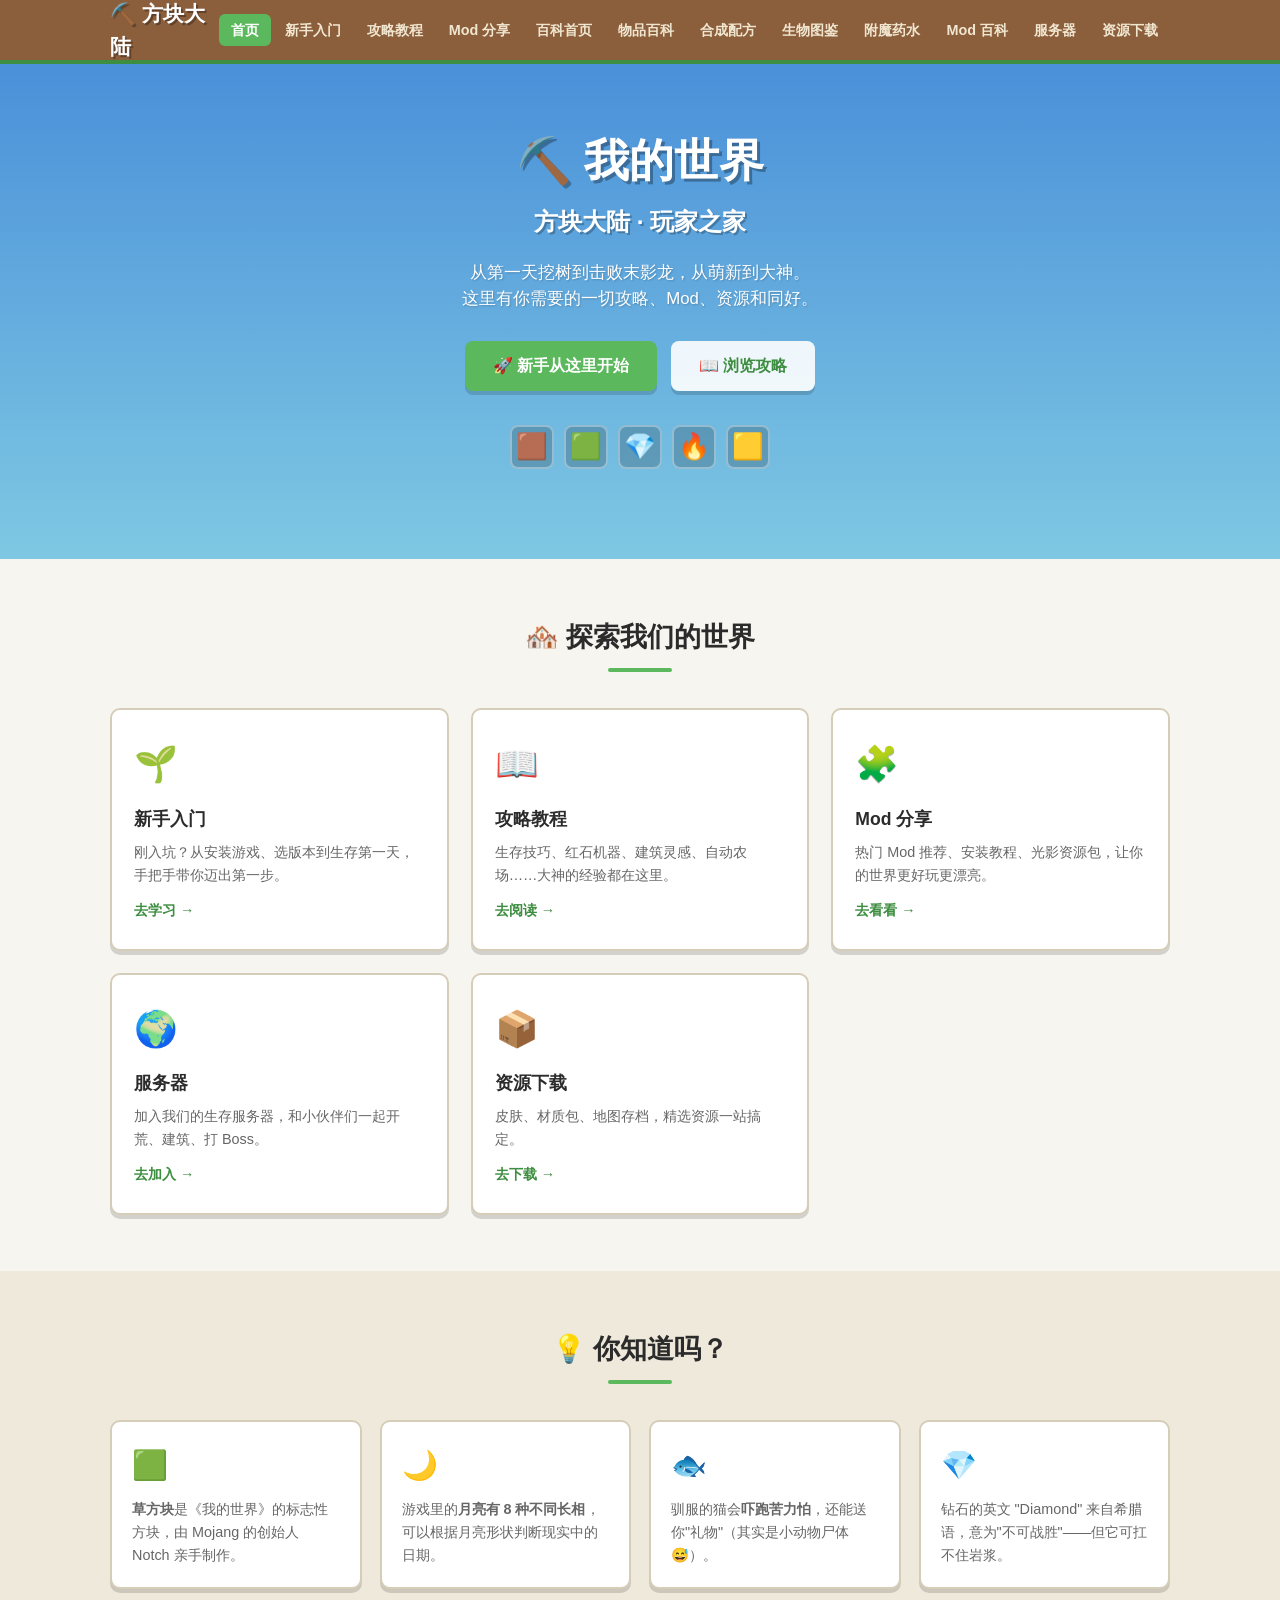
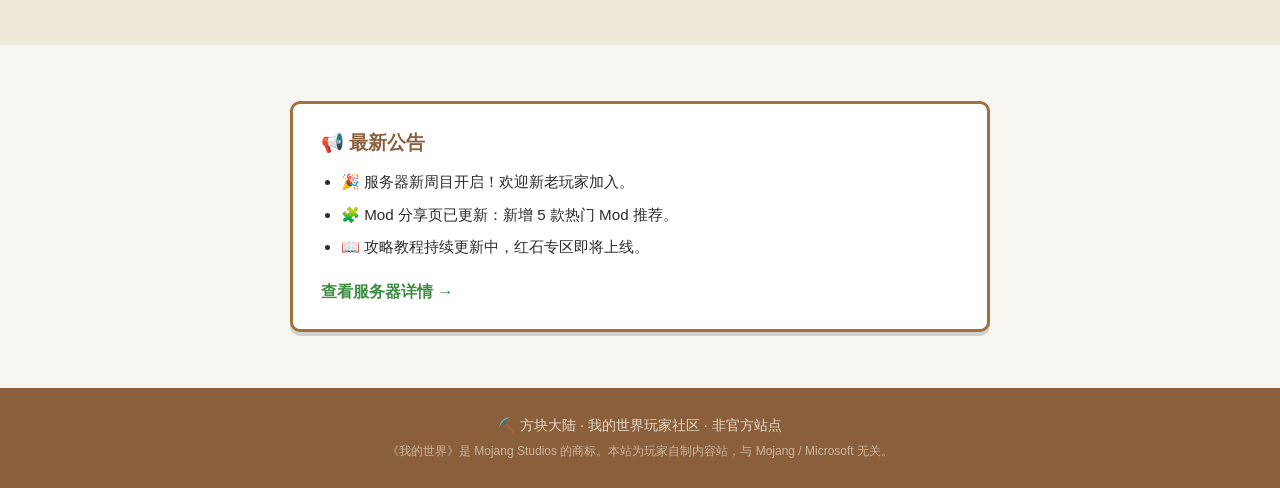
==== index.html @ 04767ffa "MC百科功能 v2: 物品/配方/生物/附魔/药水/Mod百科" ====
<!DOCTYPE html>
<html lang="zh-CN">
<head>
    <meta charset="UTF-8">
    <meta name="viewport" content="width=device-width, initial-scale=1.0">
    <title>我的世界 — 方块大陆</title>
    <link rel="icon" type="image/svg+xml" href="favicon.svg">
    <link rel="stylesheet" href="style.css">
</head>
<body>
    <!-- 导航栏 -->
    <nav class="navbar">
        <div class="container">
            <a href="index.html" class="logo">⛏️ 方块大陆</a>
            <ul class="nav-links">
                <li><a href="index.html" class="active">首页</a></li>
                <li><a href="beginner.html">新手入门</a></li>
                <li><a href="guides.html">攻略教程</a></li>
                <li><a href="mods.html">Mod 分享</a></li>
                <li><a href="wiki.html">百科首页</a></li>
                <li><a href="items.html">物品百科</a></li>
                <li><a href="recipes.html">合成配方</a></li>
                <li><a href="mobs.html">生物图鉴</a></li>
                <li><a href="enchantments.html">附魔药水</a></li>
                <li><a href="mods.html">Mod 百科</a></li>
                <li><a href="server.html">服务器</a></li>
                <li><a href="downloads.html">资源下载</a></li>
            </ul>
        </div>
    </nav>

    <!-- Hero -->
    <header class="hero">
        <div class="container">
            <h1>⛏️ 我的世界<br><span class="hero-sub">方块大陆 · 玩家之家</span></h1>
            <p class="hero-desc">从第一天挖树到击败末影龙，从萌新到大神。<br>这里有你需要的一切攻略、Mod、资源和同好。</p>
            <div class="hero-actions">
                <a href="beginner.html" class="btn btn-primary">🚀 新手从这里开始</a>
                <a href="guides.html" class="btn btn-secondary">📖 浏览攻略</a>
            </div>
            <!-- 方块装饰 -->
            <div class="block-deco" aria-hidden="true">
                <div class="block b1">🟫</div>
                <div class="block b2">🟩</div>
                <div class="block b3">💎</div>
                <div class="block b4">🔥</div>
                <div class="block b5">🟨</div>
            </div>
        </div>
    </header>

    <!-- 栏目卡片 -->
    <section class="section">
        <div class="container">
            <h2 class="section-title">🏘️ 探索我们的世界</h2>
            <div class="card-grid">
                <a href="beginner.html" class="card-link">
                    <div class="card mc-card">
                        <div class="card-icon">🌱</div>
                        <h3>新手入门</h3>
                        <p>刚入坑？从安装游戏、选版本到生存第一天，手把手带你迈出第一步。</p>
                        <span class="card-more">去学习 →</span>
                    </div>
                </a>
                <a href="guides.html" class="card-link">
                    <div class="card mc-card">
                        <div class="card-icon">📖</div>
                        <h3>攻略教程</h3>
                        <p>生存技巧、红石机器、建筑灵感、自动农场……大神的经验都在这里。</p>
                        <span class="card-more">去阅读 →</span>
                    </div>
                </a>
                <a href="mods.html" class="card-link">
                    <div class="card mc-card">
                        <div class="card-icon">🧩</div>
                        <h3>Mod 分享</h3>
                        <p>热门 Mod 推荐、安装教程、光影资源包，让你的世界更好玩更漂亮。</p>
                        <span class="card-more">去看看 →</span>
                    </div>
                </a>
                <a href="server.html" class="card-link">
                    <div class="card mc-card">
                        <div class="card-icon">🌍</div>
                        <h3>服务器</h3>
                        <p>加入我们的生存服务器，和小伙伴们一起开荒、建筑、打 Boss。</p>
                        <span class="card-more">去加入 →</span>
                    </div>
                </a>
                <a href="downloads.html" class="card-link">
                    <div class="card mc-card">
                        <div class="card-icon">📦</div>
                        <h3>资源下载</h3>
                        <p>皮肤、材质包、地图存档，精选资源一站搞定。</p>
                        <span class="card-more">去下载 →</span>
                    </div>
                </a>
            </div>
        </div>
    </section>

    <!-- 快速小知识 -->
    <section class="section section-alt">
        <div class="container">
            <h2 class="section-title">💡 你知道吗？</h2>
            <div class="facts-grid">
                <div class="fact-card">
                    <span class="fact-emoji">🟩</span>
                    <p><strong>草方块</strong>是《我的世界》的标志性方块，由 Mojang 的创始人 Notch 亲手制作。</p>
                </div>
                <div class="fact-card">
                    <span class="fact-emoji">🌙</span>
                    <p>游戏里的<strong>月亮有 8 种不同长相</strong>，可以根据月亮形状判断现实中的日期。</p>
                </div>
                <div class="fact-card">
                    <span class="fact-emoji">🐟</span>
                    <p>驯服的猫会<strong>吓跑苦力怕</strong>，还能送你"礼物"（其实是小动物尸体 😅）。</p>
                </div>
                <div class="fact-card">
                    <span class="fact-emoji">💎</span>
                    <p>钻石的英文 "Diamond" 来自希腊语，意为"不可战胜"——但它可扛不住岩浆。</p>
                </div>
            </div>
        </div>
    </section>

    <!-- 服务器公告 -->
    <section class="section">
        <div class="container">
            <div class="notice-board">
                <h3>📢 最新公告</h3>
                <ul>
                    <li>🎉 服务器新周目开启！欢迎新老玩家加入。</li>
                    <li>🧩 Mod 分享页已更新：新增 5 款热门 Mod 推荐。</li>
                    <li>📖 攻略教程持续更新中，红石专区即将上线。</li>
                </ul>
                <a href="server.html" class="notice-more">查看服务器详情 →</a>
            </div>
        </div>
    </section>

    <footer class="footer">
        <div class="container">
            <p>⛏️ 方块大陆 · 我的世界玩家社区 · 非官方站点</p>
            <p class="footer-note">《我的世界》是 Mojang Studios 的商标。本站为玩家自制内容站，与 Mojang / Microsoft 无关。</p>
        </div>
    </footer>
</body>
</html>
---- style.css ----
/* =============================================
   方块大陆 · Minecraft 主题样式
   ============================================= */

*, *::before, *::after {
    box-sizing: border-box;
    margin: 0;
    padding: 0;
}

:root {
    --mc-green: #5cb85c;
    --mc-green-dark: #3e8e41;
    --mc-dirt: #8b5e3c;
    --mc-stone: #7a7a7a;
    --mc-wood: #a0713f;
    --mc-gold: #f0c040;
    --mc-bg: #f7f5ef;
    --mc-card: #ffffff;
    --mc-text: #2b2b2b;
    --mc-text-dim: #666666;
    --mc-border: #d5cdb8;
    --mc-shadow: 0 4px 0 rgba(0,0,0,0.15);
    --radius: 10px;
}

html { scroll-behavior: smooth; }

body {
    font-family: -apple-system, BlinkMacSystemFont, "Segoe UI", Roboto, "Noto Sans SC", "Microsoft YaHei", sans-serif;
    color: var(--mc-text);
    background: var(--mc-bg);
    line-height: 1.6;
    min-height: 100vh;
    display: flex;
    flex-direction: column;
}

.container {
    max-width: 1100px;
    margin: 0 auto;
    padding: 0 20px;
}

/* ---------- 导航栏 ---------- */
.navbar {
    background: var(--mc-dirt);
    border-bottom: 4px solid var(--mc-green-dark);
    position: sticky;
    top: 0;
    z-index: 100;
}

.navbar .container {
    display: flex;
    align-items: center;
    justify-content: space-between;
    height: 60px;
}

.logo {
    font-size: 1.3rem;
    font-weight: 800;
    text-decoration: none;
    color: #fff;
    text-shadow: 2px 2px 0 rgba(0,0,0,0.3);
}

.nav-links {
    list-style: none;
    display: flex;
    gap: 2px;
}

.nav-links a {
    text-decoration: none;
    color: #f0e6d0;
    padding: 8px 12px;
    border-radius: 6px;
    font-size: 0.9rem;
    font-weight: 600;
    transition: all 0.2s;
    white-space: nowrap;
}

.nav-links a:hover {
    background: rgba(255,255,255,0.15);
    color: #fff;
}

.nav-links a.active {
    background: var(--mc-green);
    color: #fff;
}

/* ---------- Hero ---------- */
.hero {
    background: linear-gradient(180deg, #4a90d9 0%, #7ec8e3 100%);
    padding: 70px 0 90px;
    text-align: center;
    color: #fff;
    position: relative;
    overflow: hidden;
}

.hero h1 {
    font-size: 2.8rem;
    font-weight: 900;
    text-shadow: 3px 3px 0 rgba(0,0,0,0.3);
    line-height: 1.2;
    margin-bottom: 10px;
}

.hero-sub {
    font-size: 1.5rem;
    font-weight: 700;
    text-shadow: 2px 2px 0 rgba(0,0,0,0.25);
}

.hero-desc {
    margin: 18px auto 28px;
    max-width: 560px;
    font-size: 1.05rem;
    text-shadow: 1px 1px 2px rgba(0,0,0,0.2);
}

.hero-actions {
    display: flex;
    gap: 14px;
    justify-content: center;
    flex-wrap: wrap;
}

.btn {
    display: inline-block;
    padding: 12px 28px;
    border-radius: 8px;
    font-size: 1rem;
    font-weight: 700;
    text-decoration: none;
    cursor: pointer;
    border: none;
    transition: all 0.15s;
    box-shadow: var(--mc-shadow);
}

.btn:active { transform: translateY(2px); box-shadow: 0 2px 0 rgba(0,0,0,0.15); }

.btn-primary {
    background: var(--mc-green);
    color: #fff;
}

.btn-primary:hover { background: var(--mc-green-dark); }

.btn-secondary {
    background: rgba(255,255,255,0.9);
    color: var(--mc-green-dark);
}

.btn-secondary:hover { background: #fff; }

/* 方块装饰 */
.block-deco {
    display: flex;
    justify-content: center;
    gap: 10px;
    margin-top: 34px;
}

.block {
    width: 44px;
    height: 44px;
    display: flex;
    align-items: center;
    justify-content: center;
    font-size: 1.6rem;
    background: rgba(0,0,0,0.18);
    border: 2px solid rgba(255,255,255,0.35);
    border-radius: 8px;
    animation: floaty 3s ease-in-out infinite;
}

.block:nth-child(2) { animation-delay: 0.4s; }
.block:nth-child(3) { animation-delay: 0.8s; }
.block:nth-child(4) { animation-delay: 1.2s; }
.block:nth-child(5) { animation-delay: 1.6s; }

@keyframes floaty {
    0%, 100% { transform: translateY(0); }
    50% { transform: translateY(-8px); }
}

/* ---------- Section ---------- */
.section { padding: 56px 0; }
.section-alt { background: #efe9dc; }

.section-title {
    font-size: 1.7rem;
    text-align: center;
    margin-bottom: 36px;
    color: var(--mc-text);
}

.section-title::after {
    content: '';
    display: block;
    width: 64px;
    height: 4px;
    background: var(--mc-green);
    margin: 10px auto 0;
    border-radius: 2px;
}

/* ---------- 卡片 ---------- */
.card-grid {
    display: grid;
    grid-template-columns: repeat(auto-fill, minmax(260px, 1fr));
    gap: 22px;
}

.card-link { text-decoration: none; color: inherit; }

.mc-card {
    background: var(--mc-card);
    border: 2px solid var(--mc-border);
    border-radius: var(--radius);
    padding: 26px 22px;
    box-shadow: var(--mc-shadow);
    transition: all 0.15s;
    height: 100%;
}

.mc-card:hover {
    transform: translateY(-4px);
    box-shadow: 0 8px 0 rgba(0,0,0,0.15);
    border-color: var(--mc-green);
}

.card-icon { font-size: 2.2rem; margin-bottom: 12px; }
.card h3 { font-size: 1.1rem; margin-bottom: 8px; color: var(--mc-text); }
.card p { font-size: 0.9rem; color: var(--mc-text-dim); line-height: 1.6; }
.card-more { display: inline-block; margin-top: 12px; color: var(--mc-green-dark); font-weight: 700; font-size: 0.9rem; }

/* ---------- 小知识 ---------- */
.facts-grid {
    display: grid;
    grid-template-columns: repeat(auto-fill, minmax(240px, 1fr));
    gap: 18px;
}

.fact-card {
    background: var(--mc-card);
    border: 2px solid var(--mc-border);
    border-radius: var(--radius);
    padding: 20px;
    box-shadow: var(--mc-shadow);
}

.fact-emoji { font-size: 1.8rem; display: block; margin-bottom: 10px; }
.fact-card p { font-size: 0.9rem; color: var(--mc-text-dim); line-height: 1.6; }

/* ---------- 公告栏 ---------- */
.notice-board {
    background: var(--mc-card);
    border: 3px solid var(--mc-wood);
    border-radius: var(--radius);
    padding: 24px 28px;
    box-shadow: var(--mc-shadow);
    max-width: 700px;
    margin: 0 auto;
}

.notice-board h3 { color: var(--mc-dirt); margin-bottom: 12px; }
.notice-board ul { padding-left: 20px; }
.notice-board li { font-size: 0.95rem; margin-bottom: 8px; color: var(--mc-text); }
.notice-more { display: inline-block; margin-top: 12px; color: var(--mc-green-dark); font-weight: 700; text-decoration: none; }

/* ---------- 页头 ---------- */
.page-header {
    background: linear-gradient(180deg, var(--mc-green-dark) 0%, var(--mc-green) 100%);
    color: #fff;
    padding: 44px 0;
    text-align: center;
}

.page-header h1 { font-size: 2rem; text-shadow: 2px 2px 0 rgba(0,0,0,0.25); }
.page-desc { opacity: 0.95; max-width: 620px; margin: 10px auto 0; font-size: 1rem; }

/* ---------- 两栏 ---------- */
.two-col {
    display: grid;
    grid-template-columns: 1fr 1fr;
    gap: 22px;
    max-width: 900px;
    margin: 0 auto 24px;
}

.col-card {
    background: var(--mc-card);
    border: 2px solid var(--mc-border);
    border-radius: var(--radius);
    padding: 22px 24px;
    box-shadow: var(--mc-shadow);
}

.col-card h3 { color: var(--mc-green-dark); margin-bottom: 10px; }

.clean-list {
    list-style: none;
    padding: 0;
}

.clean-list li {
    padding: 6px 0;
    font-size: 0.92rem;
    border-bottom: 1px dashed var(--mc-border);
}

.clean-list li:last-child { border-bottom: none; }

code {
    background: #eee9dd;
    padding: 2px 8px;
    border-radius: 4px;
    font-size: 0.85em;
}

/* ---------- 提示框 ---------- */
.tip-box {
    background: #eaf6ea;
    border: 2px solid #b7e0b7;
    border-radius: var(--radius);
    padding: 16px 20px;
    font-size: 0.92rem;
    max-width: 860px;
    margin: 20px auto 0;
    line-height: 1.7;
}

.tip-box.big { padding: 20px 24px; }
.tip-box.warn { background: #fff3e0; border-color: #ffcc80; }
.tip-box p { margin-bottom: 8px; }
.tip-box p:last-child { margin-bottom: 0; }

/* ---------- 步骤 ---------- */
.steps-h {
    display: flex;
    justify-content: center;
    gap: 14px;
    flex-wrap: wrap;
    max-width: 900px;
    margin: 0 auto;
}

.step-h {
    flex: 1;
    min-width: 150px;
    max-width: 200px;
    text-align: center;
    background: var(--mc-card);
    border: 2px solid var(--mc-border);
    border-radius: var(--radius);
    padding: 18px 14px;
    box-shadow: var(--mc-shadow);
}

.step-num {
    width: 36px;
    height: 36px;
    background: var(--mc-green);
    color: #fff;
    border-radius: 50%;
    display: flex;
    align-items: center;
    justify-content: center;
    font-weight: 800;
    margin: 0 auto 10px;
}

.step-h h4 { font-size: 0.95rem; margin-bottom: 4px; }
.step-h p { font-size: 0.8rem; color: var(--mc-text-dim); }

/* ---------- 攻略列表 ---------- */
.guide-list {
    max-width: 720px;
    margin: 0 auto;
    display: grid;
    gap: 12px;
}

.guide-item {
    display: flex;
    gap: 16px;
    background: var(--mc-card);
    border: 2px solid var(--mc-border);
    border-radius: var(--radius);
    padding: 16px 20px;
    box-shadow: var(--mc-shadow);
}

.g-emoji { font-size: 1.7rem; flex-shrink: 0; }
.guide-item h4 { font-size: 1rem; margin-bottom: 4px; color: var(--mc-green-dark); }
.guide-item p { font-size: 0.9rem; color: var(--mc-text-dim); line-height: 1.6; }

/* ---------- FAQ ---------- */
.faq-list {
    max-width: 720px;
    margin: 0 auto;
    display: grid;
    gap: 10px;
}

.faq-item {
    background: var(--mc-card);
    border: 2px solid var(--mc-border);
    border-radius: var(--radius);
    padding: 0 20px;
    box-shadow: var(--mc-shadow);
}

.faq-item summary {
    cursor: pointer;
    padding: 14px 0;
    font-weight: 700;
    font-size: 0.95rem;
    color: var(--mc-text);
}

.faq-item p {
    padding: 0 0 14px;
    font-size: 0.9rem;
    color: var(--mc-text-dim);
    line-height: 1.6;
}

/* ---------- Mod 列表 ---------- */
.mod-list {
    max-width: 780px;
    margin: 0 auto;
    display: grid;
    gap: 14px;
}

.mod-item {
    display: flex;
    align-items: center;
    gap: 16px;
    background: var(--mc-card);
    border: 2px solid var(--mc-border);
    border-radius: var(--radius);
    padding: 18px 20px;
    box-shadow: var(--mc-shadow);
    flex-wrap: wrap;
}

.mod-badge {
    background: var(--mc-gold);
    color: #5c4500;
    font-size: 0.75rem;
    font-weight: 800;
    padding: 4px 12px;
    border-radius: 12px;
    flex-shrink: 0;
}

.mod-info { flex: 1; min-width: 220px; }
.mod-info h4 { font-size: 1rem; margin-bottom: 4px; }
.mod-info p { font-size: 0.88rem; color: var(--mc-text-dim); line-height: 1.6; }

.mod-loader {
    font-size: 0.78rem;
    color: var(--mc-green-dark);
    background: #eaf6ea;
    border: 1px solid #b7e0b7;
    padding: 4px 10px;
    border-radius: 12px;
    white-space: nowrap;
}

/* ---------- 服务器卡片 ---------- */
.server-card {
    max-width: 640px;
    margin: 0 auto 16px;
    background: var(--mc-card);
    border: 3px solid var(--mc-green);
    border-radius: var(--radius);
    box-shadow: var(--mc-shadow);
    overflow: hidden;
}

.server-head {
    background: var(--mc-green-dark);
    color: #fff;
    padding: 20px 24px;
    text-align: center;
}

.server-status {
    display: inline-block;
    background: #27ae60;
    padding: 3px 14px;
    border-radius: 12px;
    font-size: 0.8rem;
    font-weight: 700;
    margin-bottom: 8px;
}

.server-status.on { animation: pulse 2s infinite; }

@keyframes pulse {
    0%, 100% { opacity: 1; }
    50% { opacity: 0.6; }
}

.server-head h2 { margin-bottom: 4px; }
.server-ver { font-size: 0.85rem; opacity: 0.9; }

.server-body { padding: 20px 24px; }

.server-row {
    display: flex;
    align-items: center;
    gap: 12px;
    padding: 10px 0;
    border-bottom: 1px dashed var(--mc-border);
    font-size: 0.92rem;
    flex-wrap: wrap;
}

.server-row:last-child { border-bottom: none; }

.s-label { font-weight: 700; color: var(--mc-green-dark); min-width: 90px; }

.s-code {
    background: #eee9dd;
    padding: 4px 10px;
    border-radius: 6px;
    font-family: monospace;
    font-size: 0.9rem;
}

.copy-btn {
    background: var(--mc-green);
    color: #fff;
    border: none;
    padding: 5px 14px;
    border-radius: 6px;
    font-size: 0.8rem;
    cursor: pointer;
    transition: background 0.2s;
}

.copy-btn:hover { background: var(--mc-green-dark); }

/* ---------- 规则 ---------- */
.rules-box {
    max-width: 640px;
    margin: 0 auto;
    background: var(--mc-card);
    border: 2px solid var(--mc-border);
    border-radius: var(--radius);
    padding: 22px 28px;
    box-shadow: var(--mc-shadow);
}

.rules-box .clean-list li { font-size: 0.95rem; }

/* ---------- 下载页 ---------- */
.dl-card { display: flex; flex-direction: column; }
.dl-card .btn-sm { align-self: flex-start; margin-top: 12px; }
.dl-meta { font-size: 0.78rem; color: var(--mc-text-dim); margin-top: 8px; }

.btn-sm {
    background: var(--mc-green);
    color: #fff;
    border: none;
    padding: 8px 22px;
    border-radius: 6px;
    font-size: 0.88rem;
    font-weight: 700;
    cursor: pointer;
    box-shadow: 0 3px 0 rgba(0,0,0,0.15);
    transition: all 0.15s;
}

.btn-sm:hover { background: var(--mc-green-dark); }
.btn-sm:active { transform: translateY(2px); box-shadow: none; }

.dl-tip {
    display: none;
    margin-top: 10px;
    font-size: 0.8rem;
    color: var(--mc-green-dark);
    background: #eaf6ea;
    border: 1px dashed #b7e0b7;
    border-radius: 6px;
    padding: 8px 12px;
}

.dl-tip.show { display: block; }

/* ---------- Boss 卡片 ---------- */
.boss-card { border-color: #d9a05b; }

/* ---------- 页脚 ---------- */
.footer {
    background: var(--mc-dirt);
    color: #e8dcc8;
    text-align: center;
    padding: 26px 0;
    margin-top: auto;
    font-size: 0.88rem;
}

.footer-note { font-size: 0.75rem; opacity: 0.7; margin-top: 6px; }

/* ---------- 响应式 ---------- */
@media (max-width: 768px) {
    .hero h1 { font-size: 2rem; }
    .hero-sub { font-size: 1.2rem; }
    .two-col { grid-template-columns: 1fr; }
    .nav-links { gap: 0; }
    .nav-links a { padding: 8px 8px; font-size: 0.8rem; }
    .navbar .container { height: auto; padding: 10px 14px; flex-wrap: wrap; gap: 6px; justify-content: center; }
    .card-grid { grid-template-columns: 1fr; }
    .steps-h { flex-direction: column; align-items: center; }
    .step-h { max-width: 100%; width: 100%; }
}
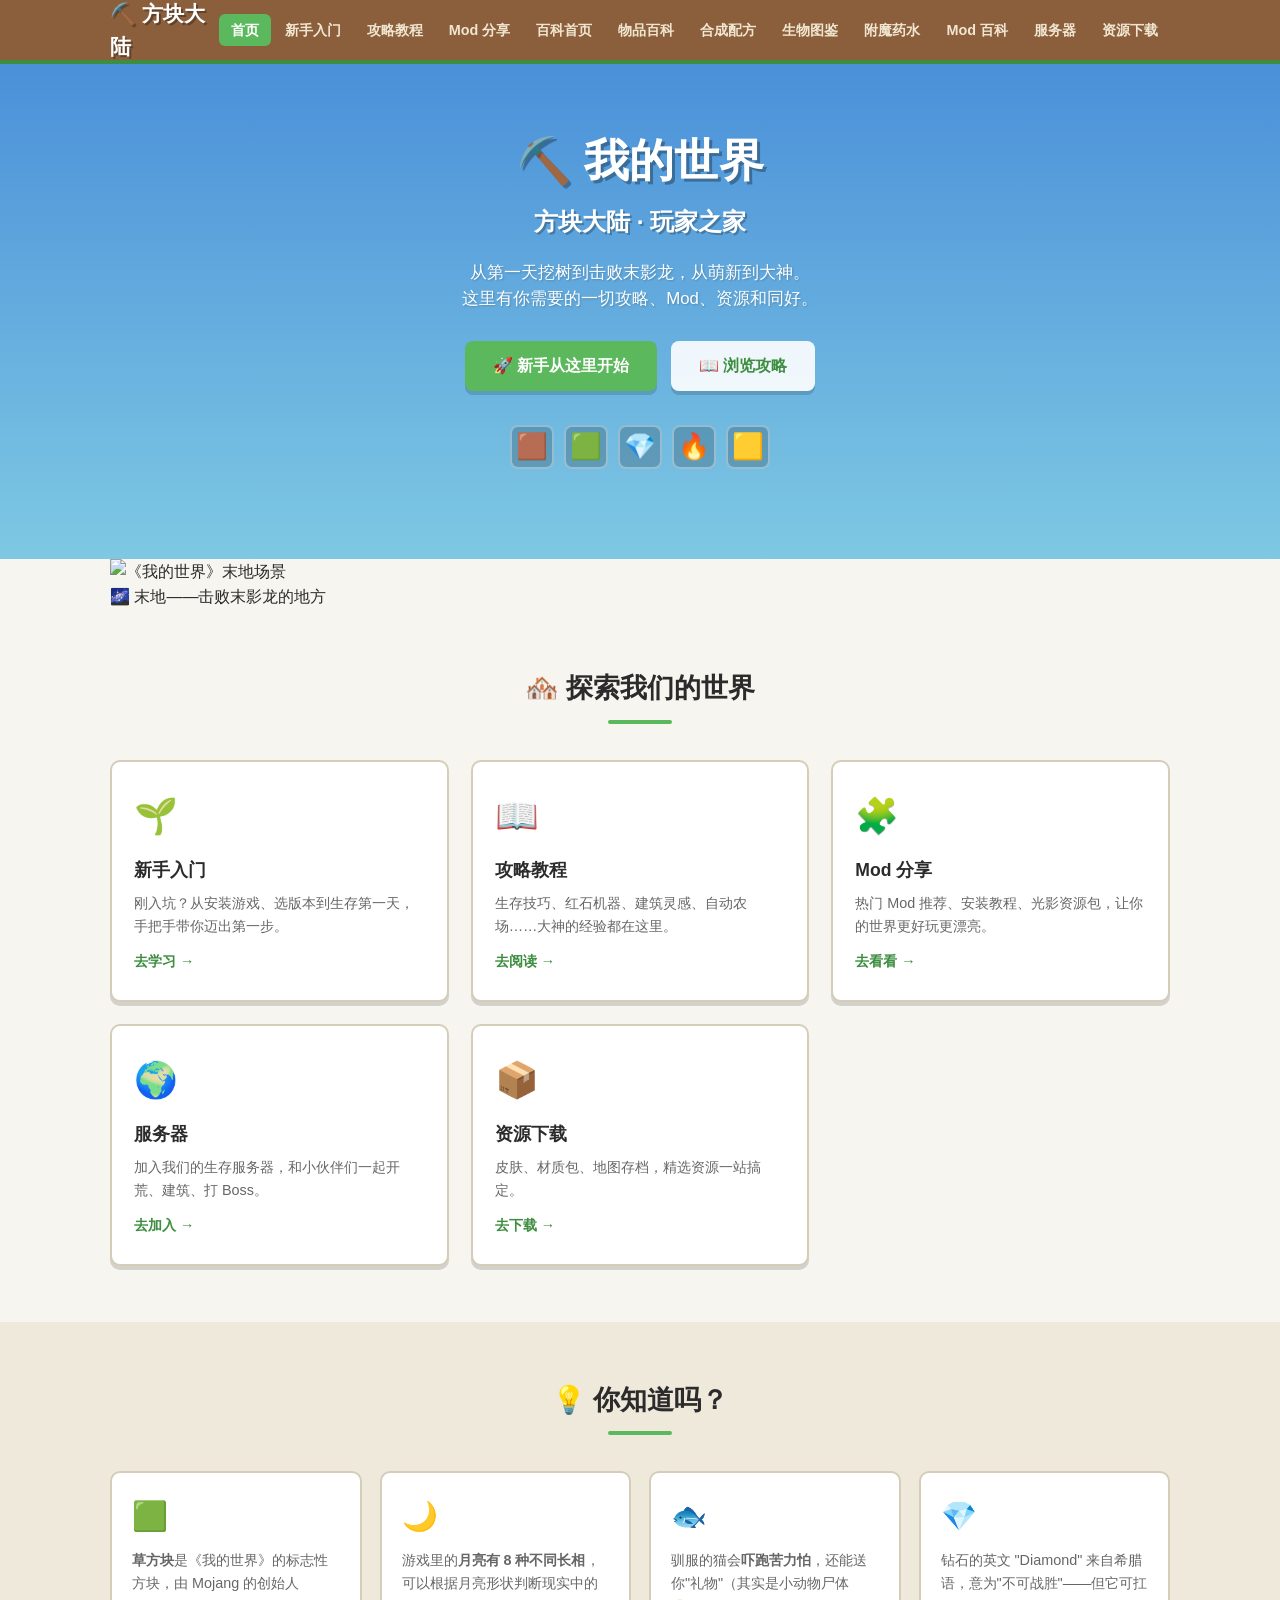
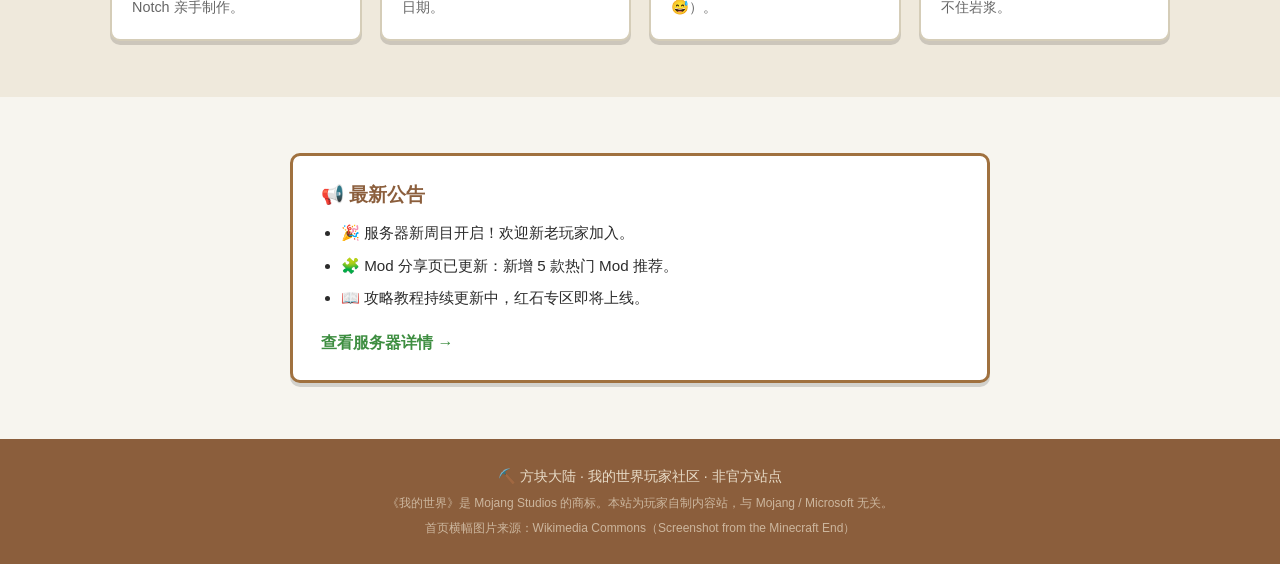
==== commit fe6a1938: "Add game banner to homepage" ====
--- a/index.html
+++ b/index.html
@@ -48,6 +48,16 @@
             </div>
         </div>
     </header>
+
+    <!-- 游戏横幅图片 -->
+    <section class="banner-section">
+        <div class="container">
+            <div class="game-banner">
+                <img src="images/mc_banner_web.jpg" alt="《我的世界》末地场景" loading="lazy">
+                <div class="banner-caption">🌌 末地——击败末影龙的地方</div>
+            </div>
+        </div>
+    </section>
 
     <!-- 栏目卡片 -->
     <section class="section">
@@ -142,6 +152,7 @@
         <div class="container">
             <p>⛏️ 方块大陆 · 我的世界玩家社区 · 非官方站点</p>
             <p class="footer-note">《我的世界》是 Mojang Studios 的商标。本站为玩家自制内容站，与 Mojang / Microsoft 无关。</p>
+            <p class="footer-note">首页横幅图片来源：Wikimedia Commons（Screenshot from the Minecraft End）</p>
         </div>
     </footer>
 </body>
--- a/style.css
+++ b/style.css
@@ -627,3 +627,25 @@
     .steps-h { flex-direction: column; align-items: center; }
     .step-h { max-width: 100%; width: 100%; }
 }
+
+/* ---------- 百科详情弹窗（通用） ---------- */
+.modal-overlay {
+    display: none; position: fixed; inset: 0; background: rgba(0,0,0,0.6);
+    z-index: 1000; align-items: center; justify-content: center; padding: 20px;
+}
+.modal-overlay.show { display: flex; }
+.modal {
+    background: #fff; border-radius: 12px; max-width: 460px; width: 100%;
+    padding: 28px; box-shadow: 0 20px 60px rgba(0,0,0,0.3); max-height: 80vh; overflow-y: auto;
+}
+.modal .m-icon { font-size: 3rem; text-align: center; display: block; margin-bottom: 8px; }
+.modal h3 { text-align: center; font-size: 1.3rem; margin-bottom: 4px; }
+.modal .m-type { text-align: center; font-size: 0.8rem; color: var(--mc-green-dark); background: #eaf6ea; display: inline-block; padding: 3px 12px; border-radius: 12px; margin: 0 auto 16px; }
+.modal .m-row { margin-bottom: 12px; }
+.modal .m-label { font-weight: 700; color: var(--mc-green-dark); font-size: 0.85rem; margin-bottom: 3px; }
+.modal .m-val { font-size: 0.92rem; line-height: 1.6; }
+.modal-close {
+    display: block; margin: 20px auto 0; background: var(--mc-green); color: #fff;
+    border: none; padding: 10px 32px; border-radius: 8px; font-size: 0.95rem; font-weight: 700; cursor: pointer;
+}
+.modal-close:hover { background: var(--mc-green-dark); }
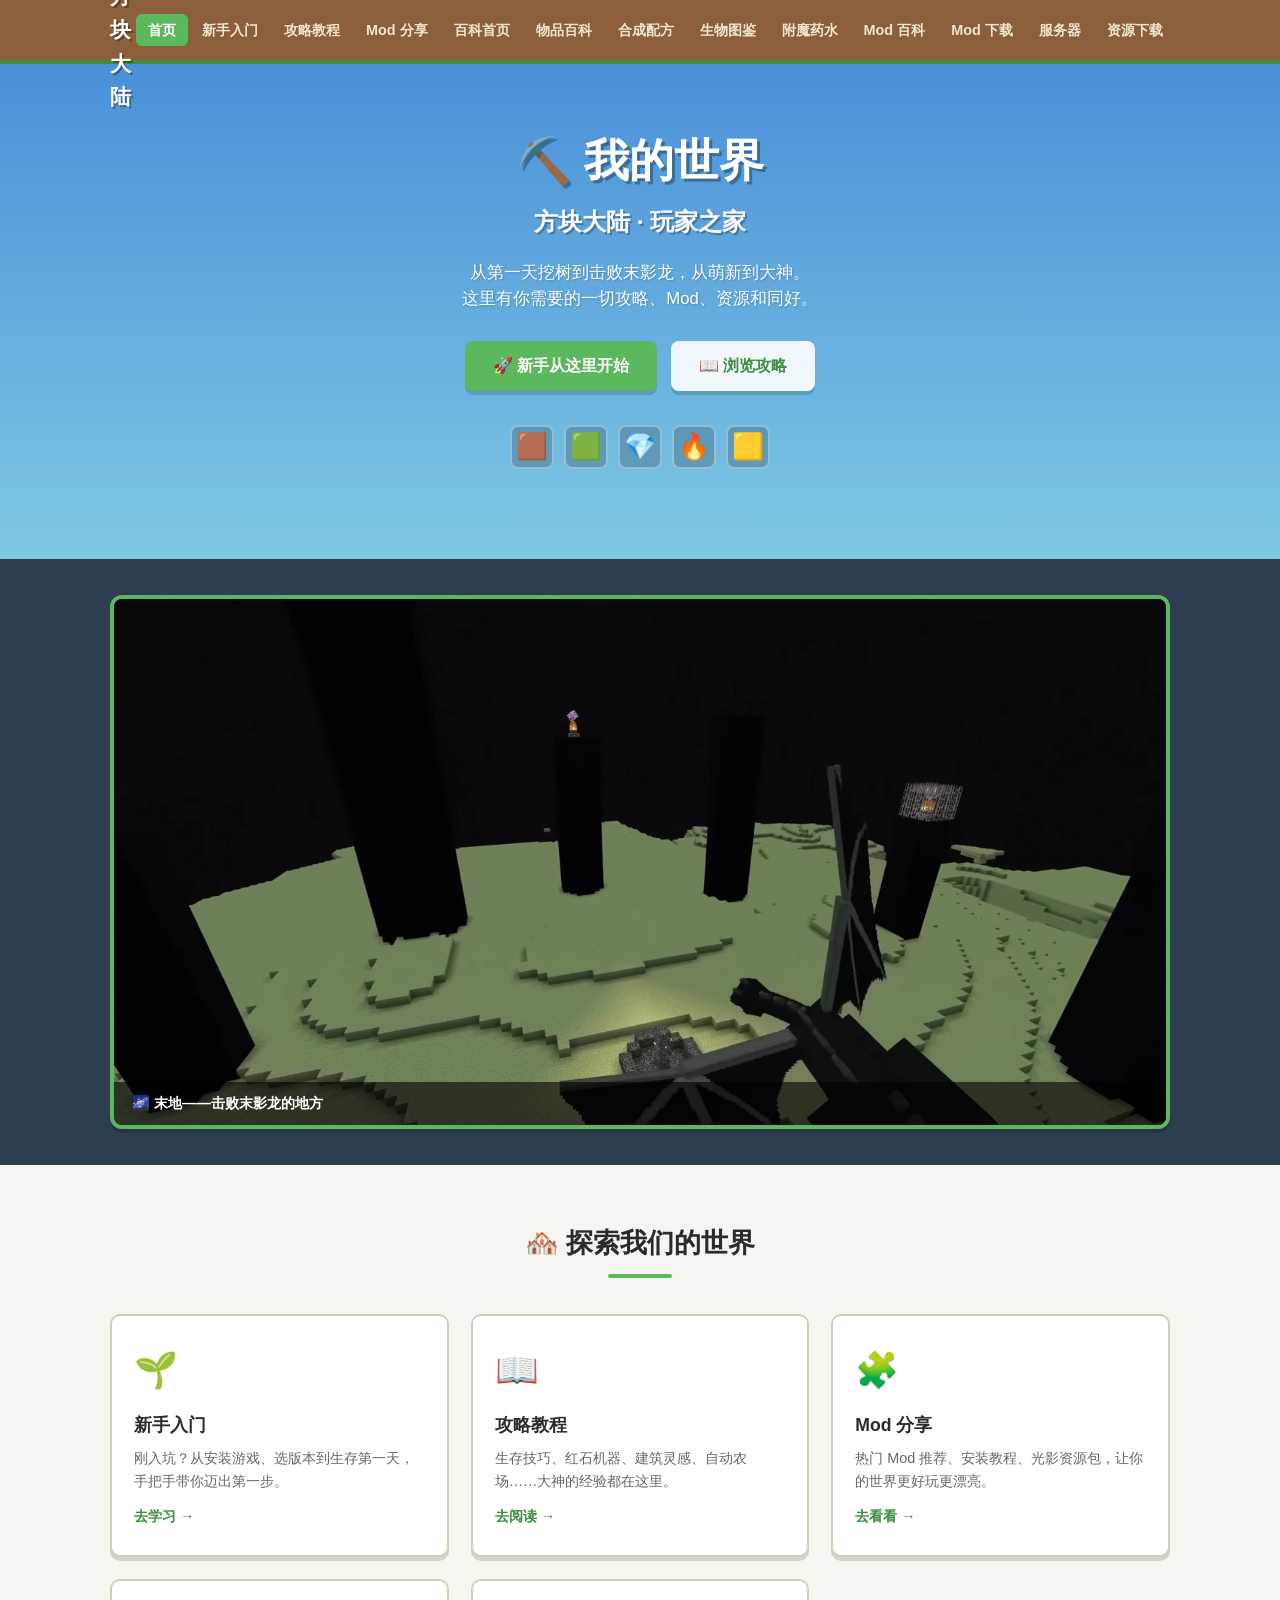
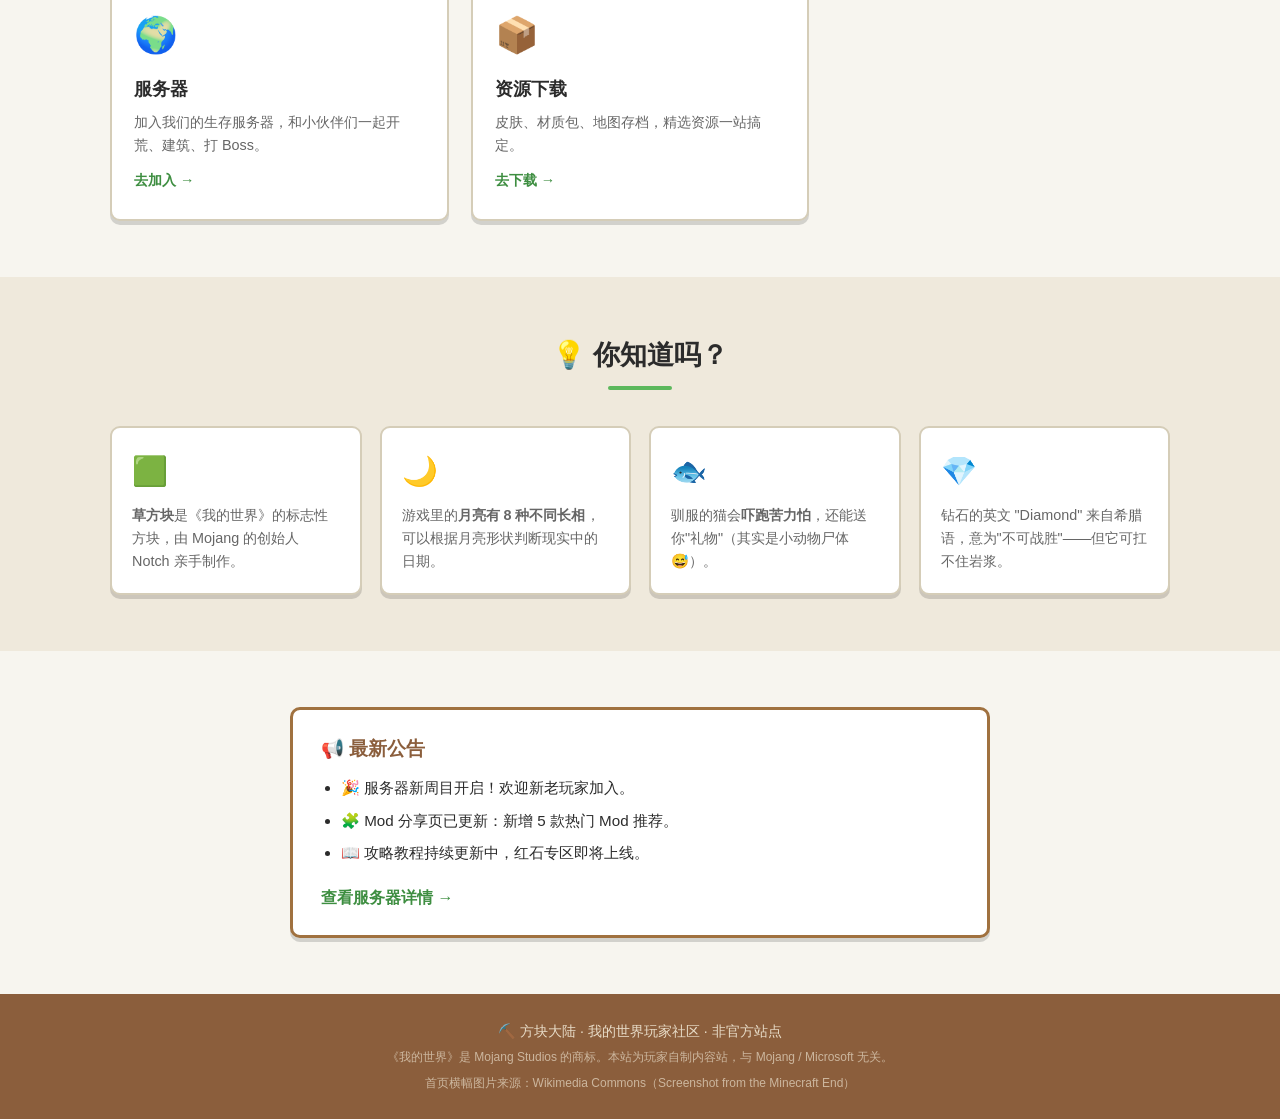
==== commit b8d40a43: "update: index.html" ====
--- a/index.html
+++ b/index.html
@@ -23,6 +23,7 @@
                 <li><a href="mobs.html">生物图鉴</a></li>
                 <li><a href="enchantments.html">附魔药水</a></li>
                 <li><a href="mods.html">Mod 百科</a></li>
+                <li><a href="mod-downloads.html">Mod 下载</a></li>
                 <li><a href="server.html">服务器</a></li>
                 <li><a href="downloads.html">资源下载</a></li>
             </ul>
--- a/style.css
+++ b/style.css
@@ -649,3 +649,39 @@
     border: none; padding: 10px 32px; border-radius: 8px; font-size: 0.95rem; font-weight: 700; cursor: pointer;
 }
 .modal-close:hover { background: var(--mc-green-dark); }
+
+/* ---------- 首页游戏横幅 ---------- */
+.banner-section {
+    background: #2c3e50;
+    padding: 36px 0;
+}
+
+.game-banner {
+    position: relative;
+    border-radius: 12px;
+    overflow: hidden;
+    border: 4px solid var(--mc-green);
+    box-shadow: var(--mc-shadow);
+    max-width: 1100px;
+    margin: 0 auto;
+}
+
+.game-banner img {
+    display: block;
+    width: 100%;
+    height: auto;
+    min-height: 260px;
+    object-fit: cover;
+}
+
+.banner-caption {
+    position: absolute;
+    bottom: 0;
+    left: 0;
+    right: 0;
+    background: rgba(0,0,0,0.6);
+    color: #fff;
+    padding: 10px 18px;
+    font-size: 0.9rem;
+    font-weight: 600;
+}
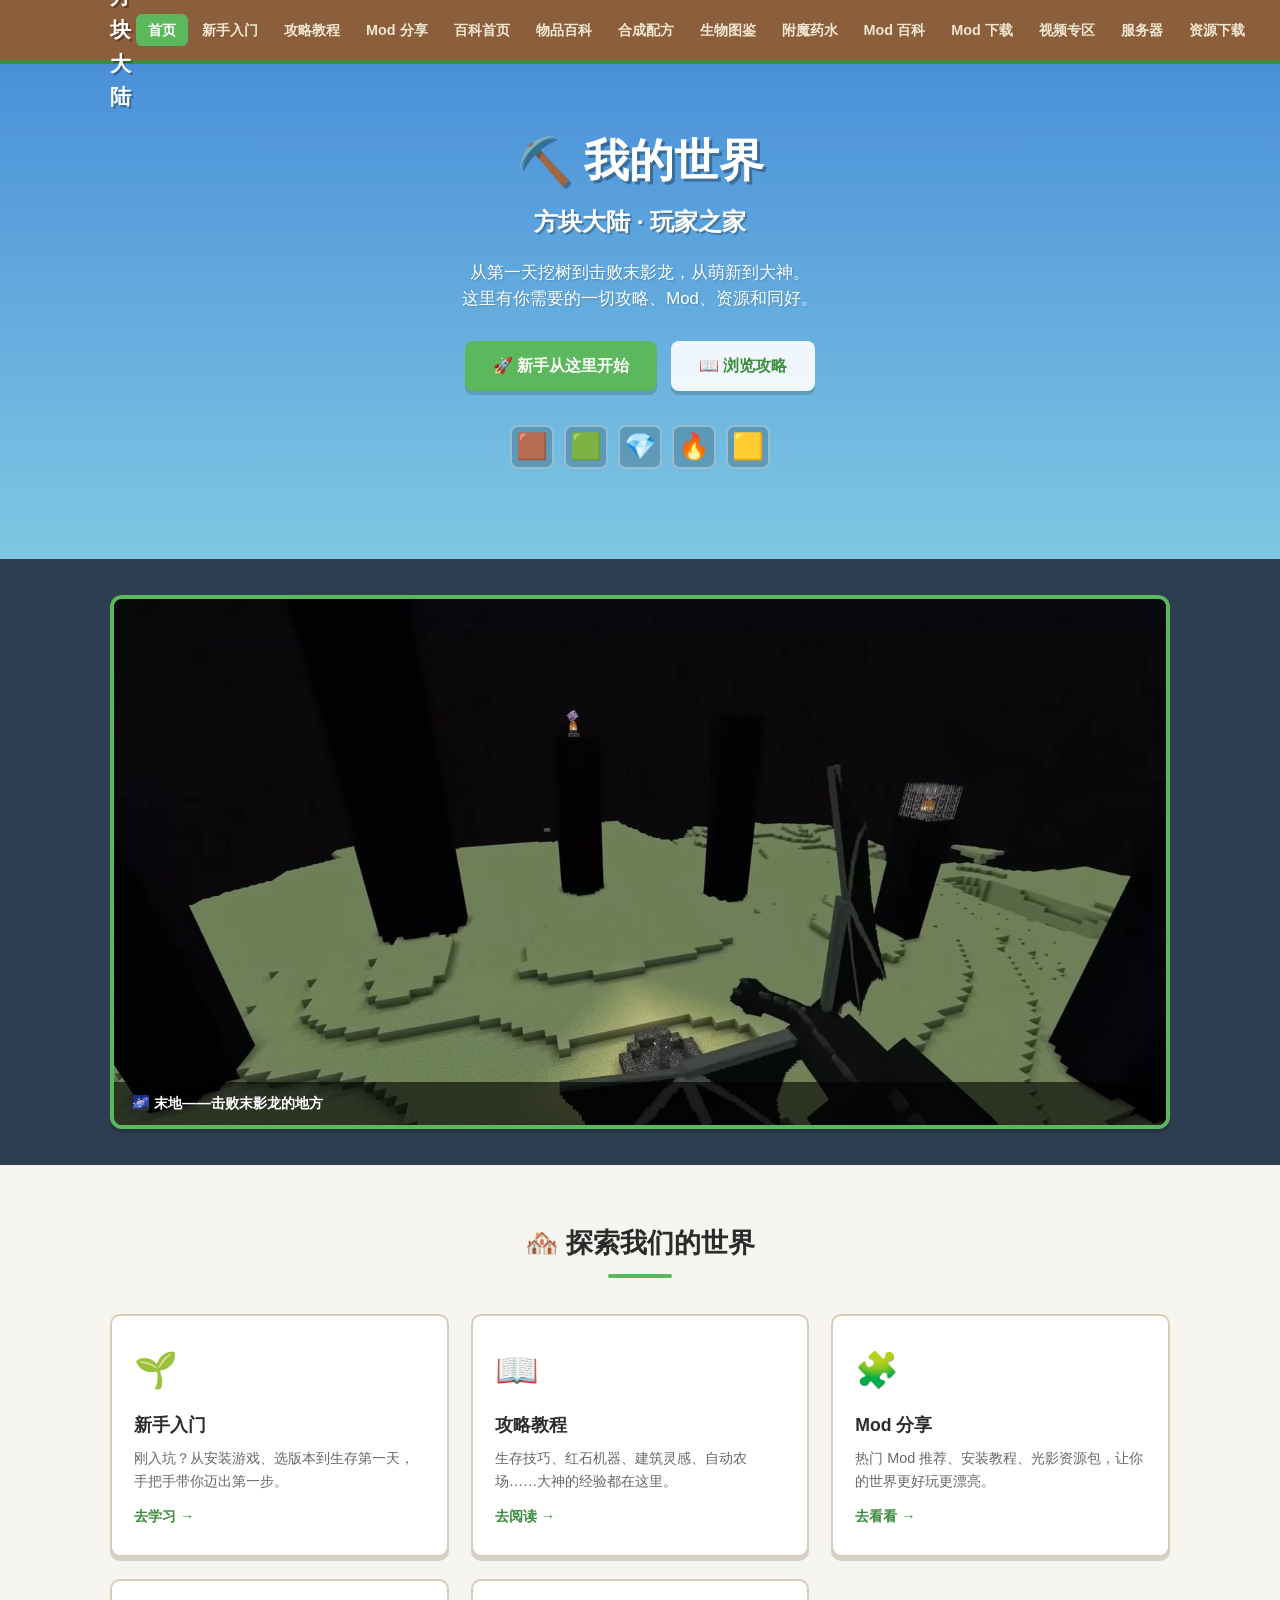
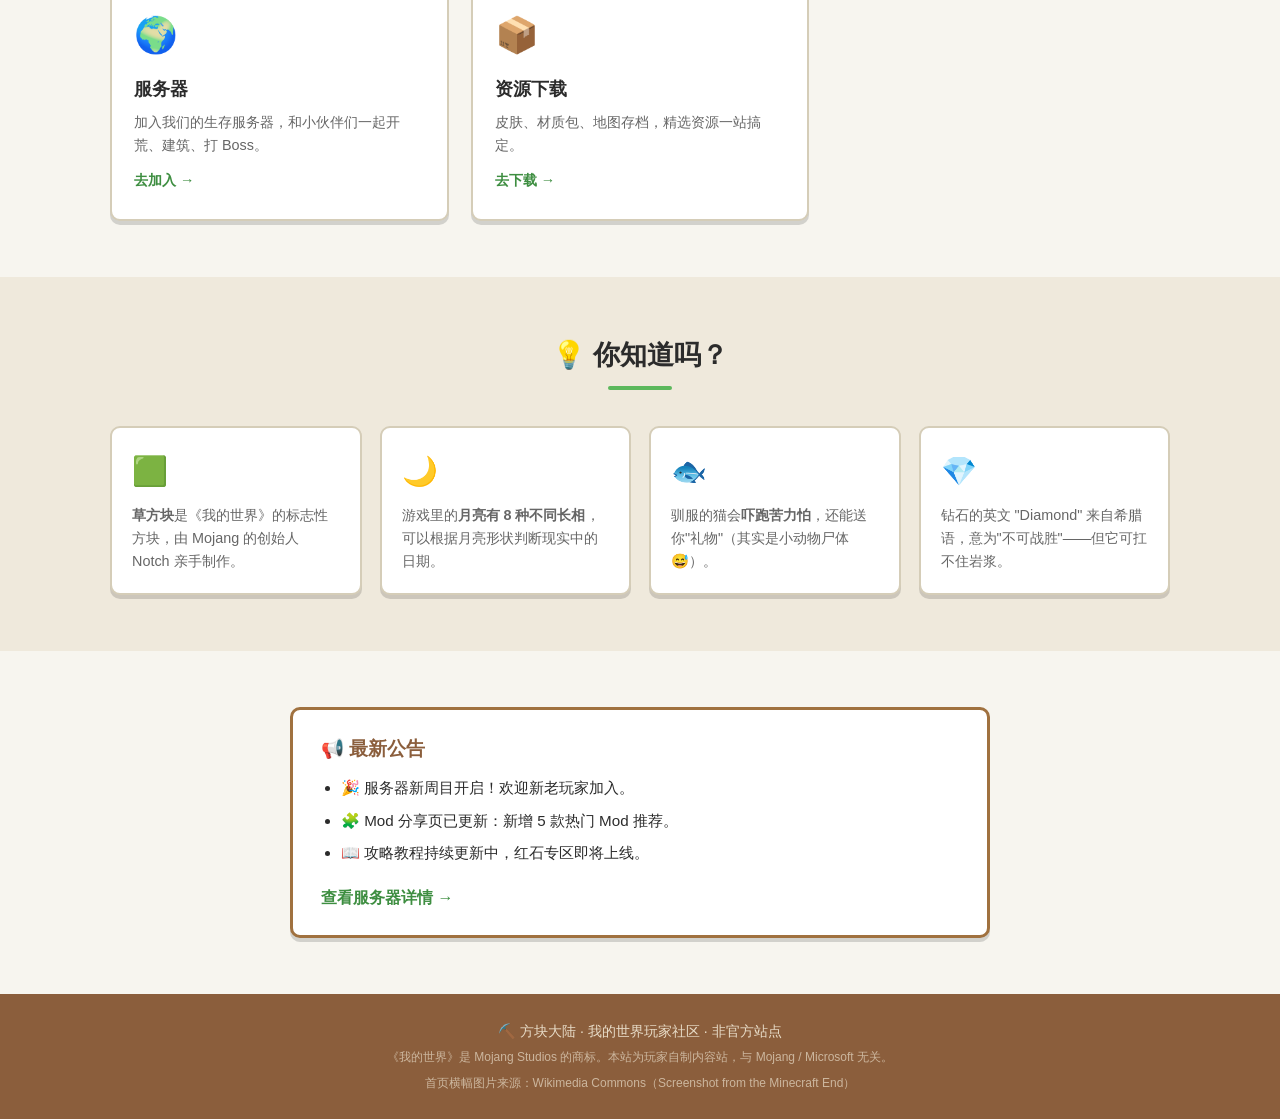
==== commit 595dcbb4: "add videos page + nav" ====
--- a/index.html
+++ b/index.html
@@ -24,6 +24,7 @@
                 <li><a href="enchantments.html">附魔药水</a></li>
                 <li><a href="mods.html">Mod 百科</a></li>
                 <li><a href="mod-downloads.html">Mod 下载</a></li>
+                <li><a href="videos.html">视频专区</a></li>
                 <li><a href="server.html">服务器</a></li>
                 <li><a href="downloads.html">资源下载</a></li>
             </ul>
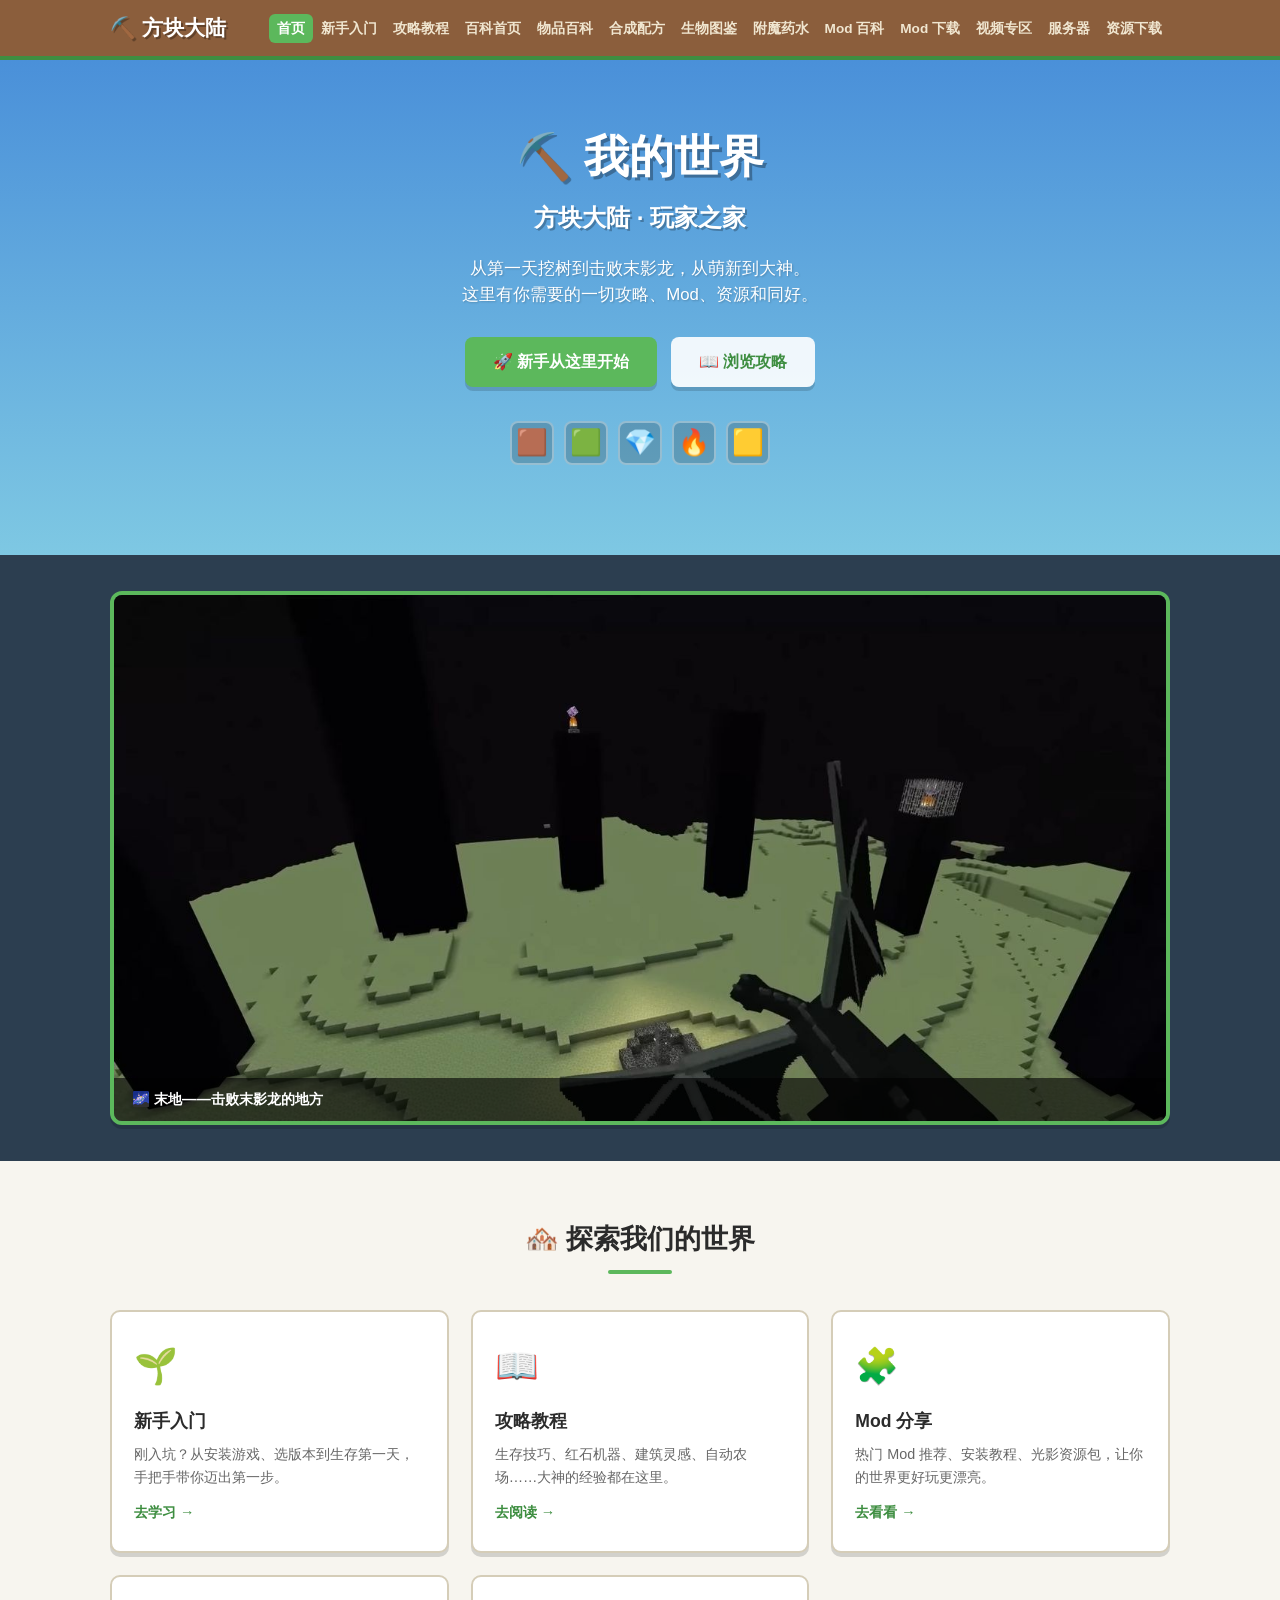
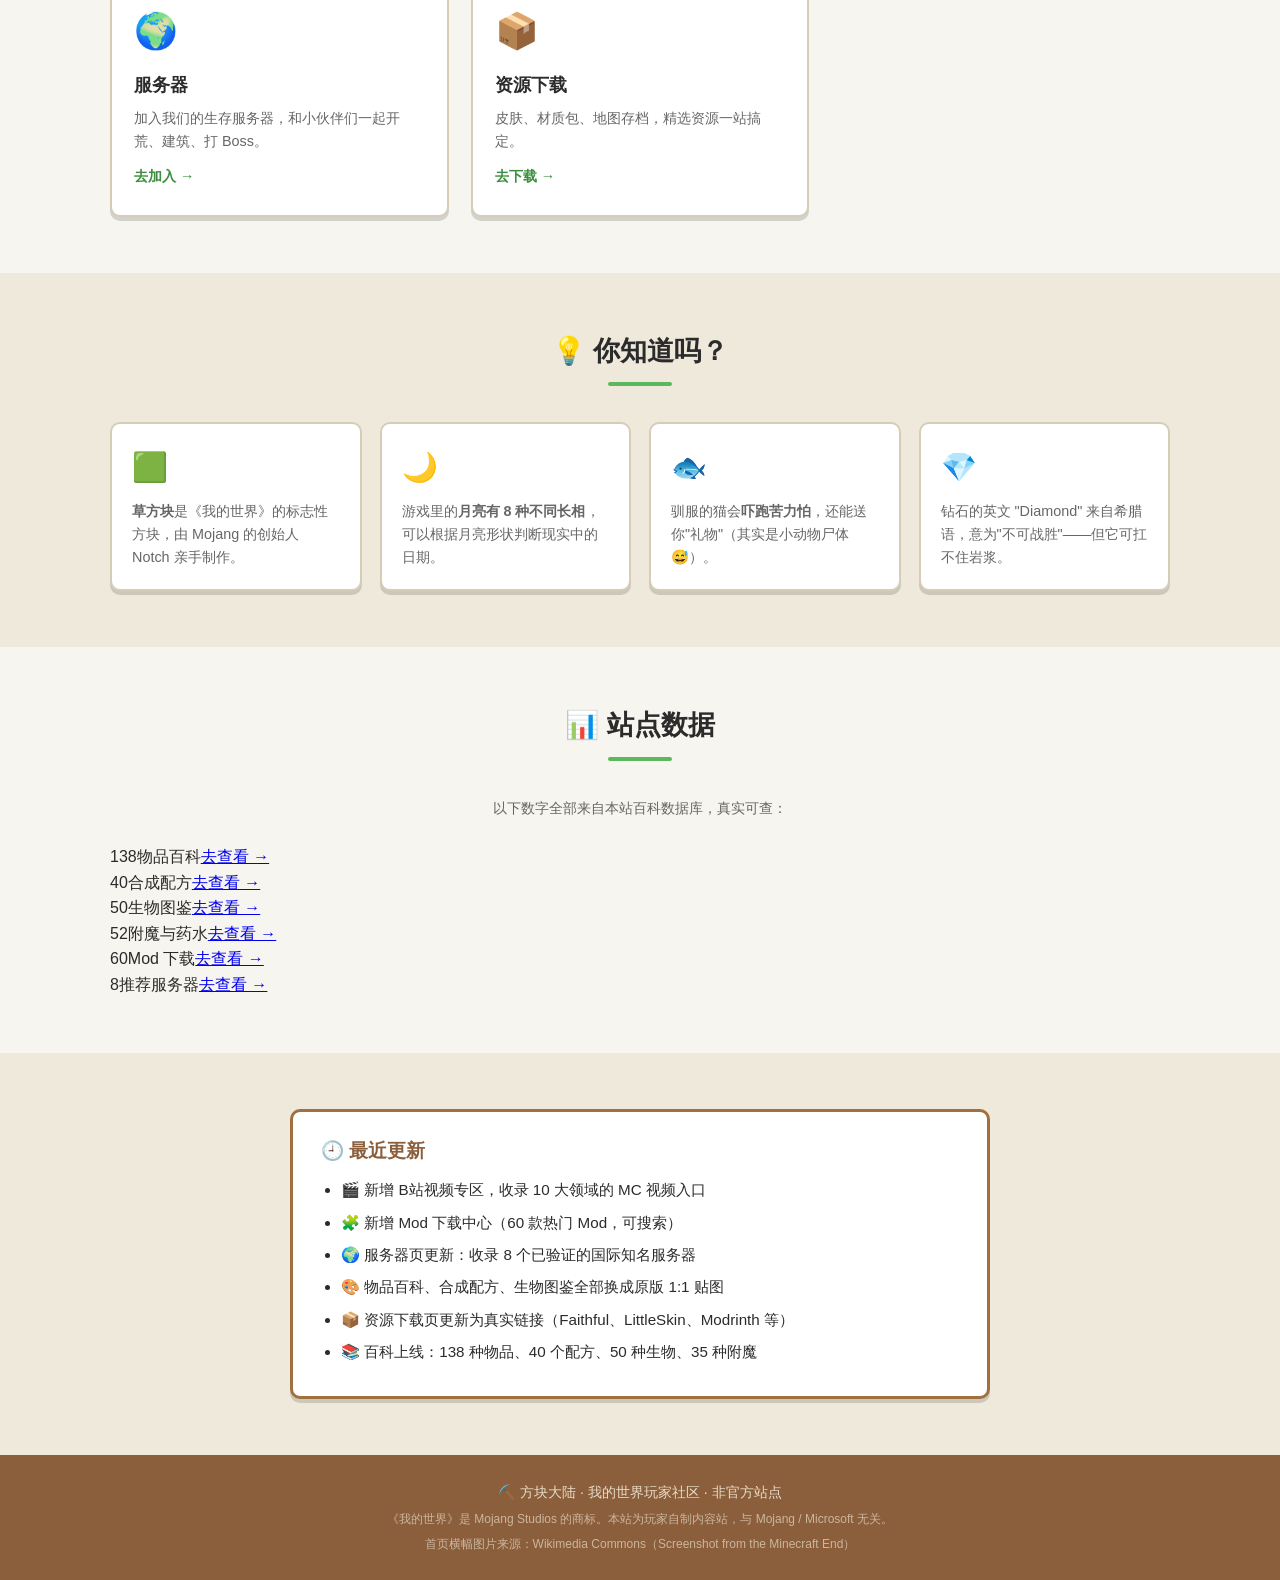
==== commit e038ab7f: "homepage real stats + update log" ====
--- a/index.html
+++ b/index.html
@@ -16,7 +16,6 @@
                 <li><a href="index.html" class="active">首页</a></li>
                 <li><a href="beginner.html">新手入门</a></li>
                 <li><a href="guides.html">攻略教程</a></li>
-                <li><a href="mods.html">Mod 分享</a></li>
                 <li><a href="wiki.html">百科首页</a></li>
                 <li><a href="items.html">物品百科</a></li>
                 <li><a href="recipes.html">合成配方</a></li>
@@ -135,17 +134,35 @@
         </div>
     </section>
 
-    <!-- 服务器公告 -->
+    <!-- 站点真实数据统计 -->
     <section class="section">
         <div class="container">
+            <h2 class="section-title">📊 站点数据</h2>
+            <p style="text-align:center;color:var(--mc-text-dim);font-size:0.9rem;margin-bottom:24px;">以下数字全部来自本站百科数据库，真实可查：</p>
+            <div class="site-stats" id="site-stats">
+                <div class="stat-item"><span class="stat-num">—</span><span class="stat-label">物品百科</span><a href="items.html" class="stat-link">去查看 →</a></div>
+                <div class="stat-item"><span class="stat-num">—</span><span class="stat-label">合成配方</span><a href="recipes.html" class="stat-link">去查看 →</a></div>
+                <div class="stat-item"><span class="stat-num">—</span><span class="stat-label">生物图鉴</span><a href="mobs.html" class="stat-link">去查看 →</a></div>
+                <div class="stat-item"><span class="stat-num">—</span><span class="stat-label">附魔与药水</span><a href="enchantments.html" class="stat-link">去查看 →</a></div>
+                <div class="stat-item"><span class="stat-num">—</span><span class="stat-label">Mod 下载</span><a href="mod-downloads.html" class="stat-link">去查看 →</a></div>
+                <div class="stat-item"><span class="stat-num">—</span><span class="stat-label">推荐服务器</span><a href="server.html" class="stat-link">去查看 →</a></div>
+            </div>
+        </div>
+    </section>
+
+    <!-- 真实更新记录 -->
+    <section class="section section-alt">
+        <div class="container">
             <div class="notice-board">
-                <h3>📢 最新公告</h3>
-                <ul>
-                    <li>🎉 服务器新周目开启！欢迎新老玩家加入。</li>
-                    <li>🧩 Mod 分享页已更新：新增 5 款热门 Mod 推荐。</li>
-                    <li>📖 攻略教程持续更新中，红石专区即将上线。</li>
+                <h3>🕘 最近更新</h3>
+                <ul class="changelog">
+                    <li>🎬 新增 B站视频专区，收录 10 大领域的 MC 视频入口</li>
+                    <li>🧩 新增 Mod 下载中心（60 款热门 Mod，可搜索）</li>
+                    <li>🌍 服务器页更新：收录 8 个已验证的国际知名服务器</li>
+                    <li>🎨 物品百科、合成配方、生物图鉴全部换成原版 1:1 贴图</li>
+                    <li>📦 资源下载页更新为真实链接（Faithful、LittleSkin、Modrinth 等）</li>
+                    <li>📚 百科上线：138 种物品、40 个配方、50 种生物、35 种附魔</li>
                 </ul>
-                <a href="server.html" class="notice-more">查看服务器详情 →</a>
             </div>
         </div>
     </section>
@@ -157,5 +174,25 @@
             <p class="footer-note">首页横幅图片来源：Wikimedia Commons（Screenshot from the Minecraft End）</p>
         </div>
     </footer>
+
+    <script src="data/items.js"></script>
+    <script src="data/recipes.js"></script>
+    <script src="data/mobs.js"></script>
+    <script src="data/enchants.js"></script>
+    <script src="data/mod_downloads.js"></script>
+    <script>
+        // 用真实数据库填充首页统计
+        document.addEventListener('DOMContentLoaded', function() {
+            const nums = document.querySelectorAll('.stat-num');
+            if (nums.length >= 6) {
+                nums[0].textContent = window.MC_ITEMS.length;
+                nums[1].textContent = window.MC_RECIPES.length;
+                nums[2].textContent = window.MC_MOBS.length;
+                nums[3].textContent = window.MC_ENCHANTMENTS.length + window.MC_POTIONS.length;
+                nums[4].textContent = window.MC_MOD_DOWNLOADS.length;
+                nums[5].textContent = 8;
+            }
+        });
+    </script>
 </body>
 </html>
--- a/style.css
+++ b/style.css
@@ -55,7 +55,7 @@
     display: flex;
     align-items: center;
     justify-content: space-between;
-    height: 60px;
+    height: 56px;
 }
 
 .logo {
@@ -69,18 +69,21 @@
 .nav-links {
     list-style: none;
     display: flex;
-    gap: 2px;
+    gap: 0;
+    margin: 0;
+    padding: 0;
 }
 
 .nav-links a {
     text-decoration: none;
     color: #f0e6d0;
-    padding: 8px 12px;
+    padding: 7px 8px;
     border-radius: 6px;
-    font-size: 0.9rem;
+    font-size: 0.85rem;
     font-weight: 600;
     transition: all 0.2s;
     white-space: nowrap;
+    letter-spacing: 0;
 }
 
 .nav-links a:hover {
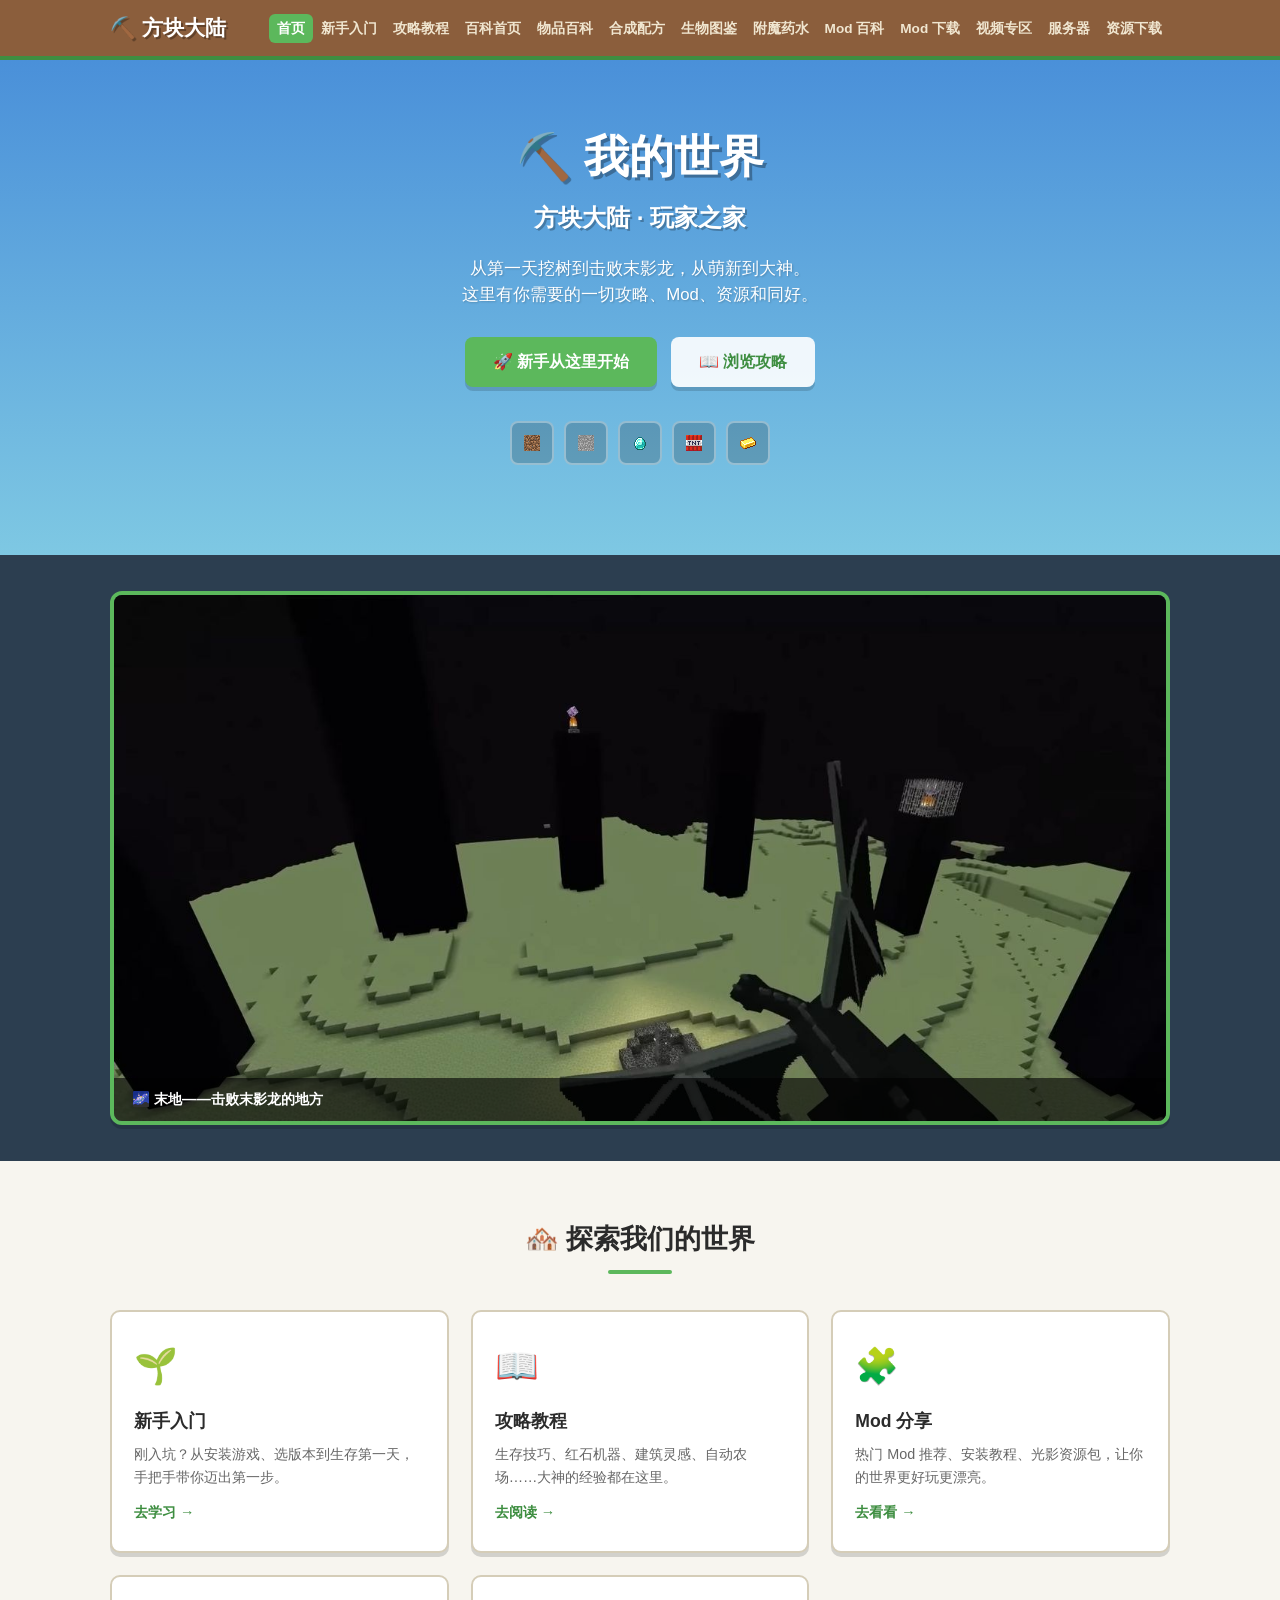
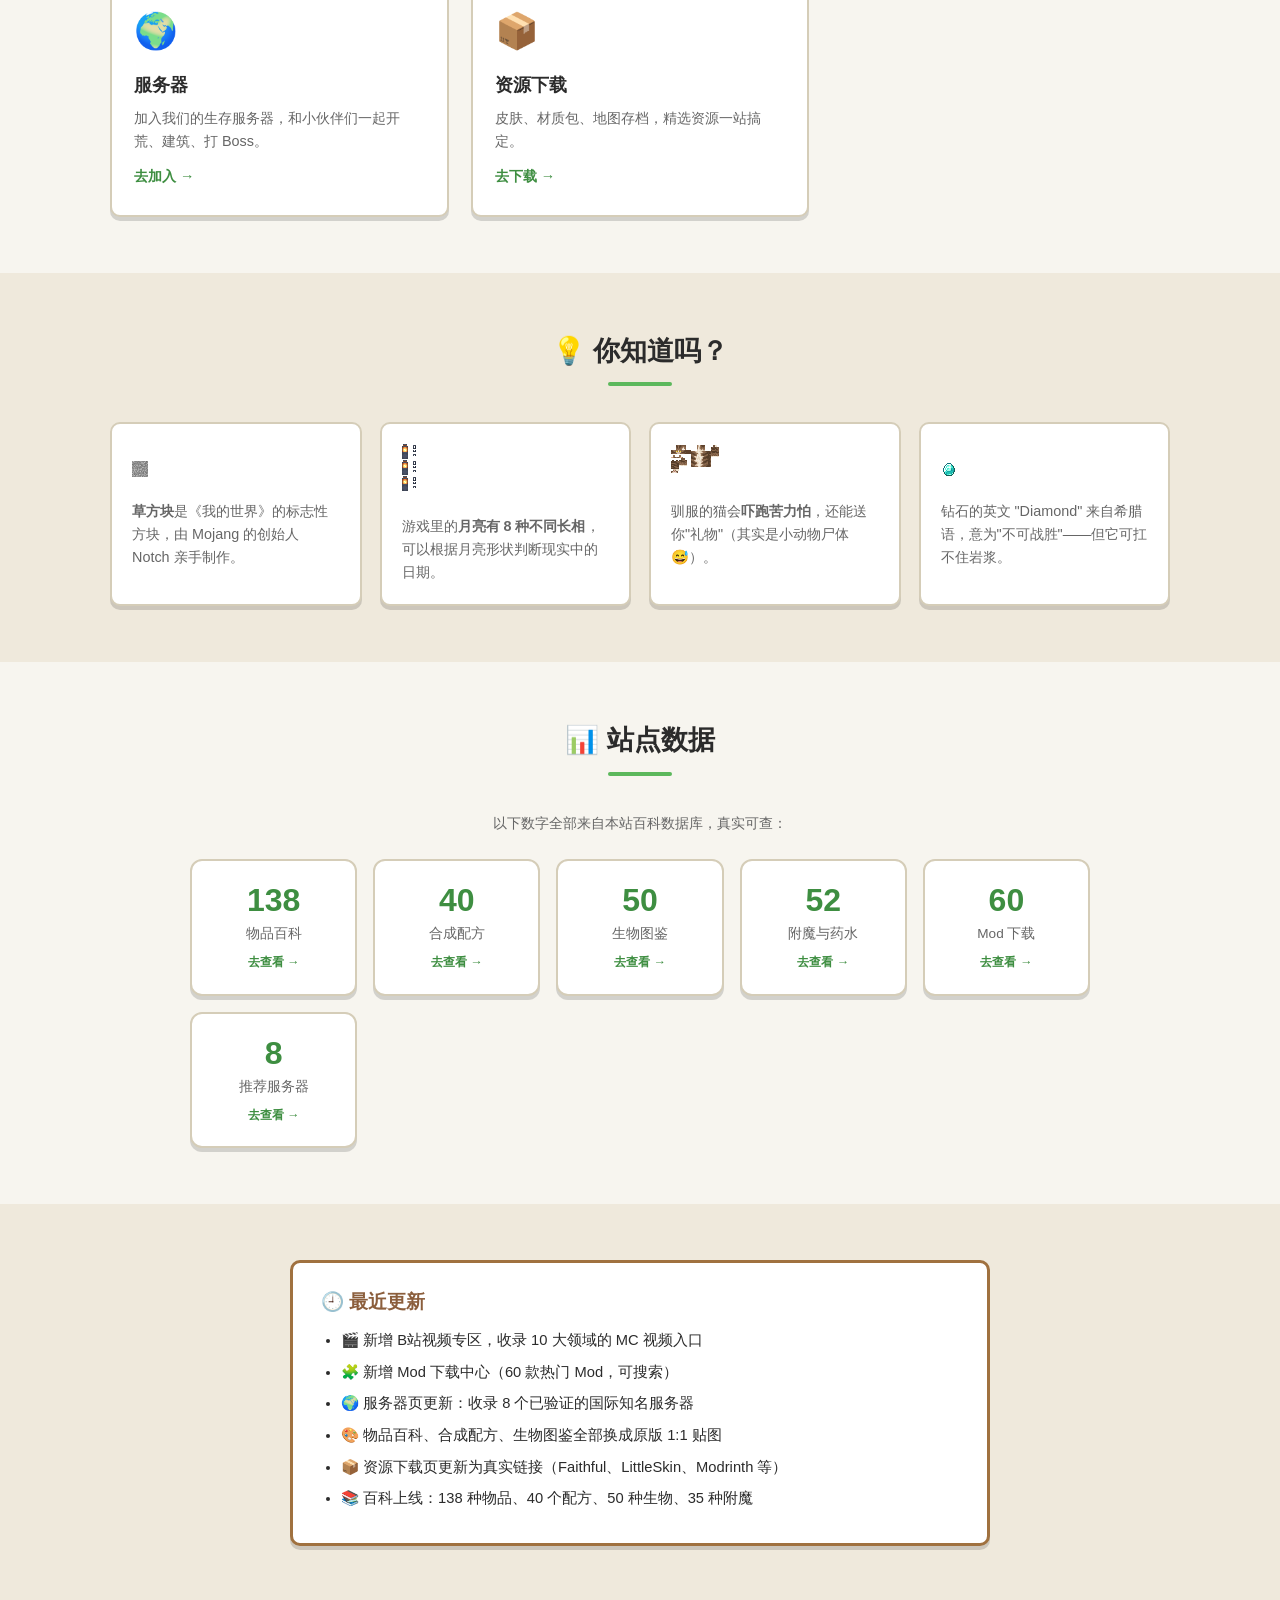
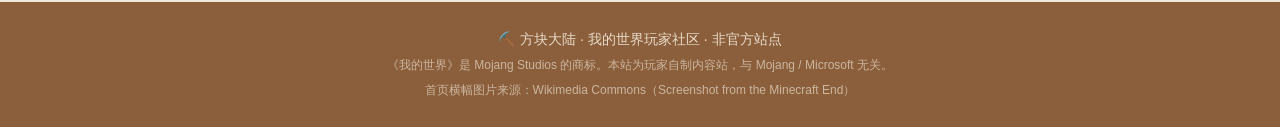
==== commit 14676491: "real textures on homepage" ====
--- a/index.html
+++ b/index.html
@@ -39,13 +39,13 @@
                 <a href="beginner.html" class="btn btn-primary">🚀 新手从这里开始</a>
                 <a href="guides.html" class="btn btn-secondary">📖 浏览攻略</a>
             </div>
-            <!-- 方块装饰 -->
+            <!-- 真实方块贴图装饰 -->
             <div class="block-deco" aria-hidden="true">
-                <div class="block b1">🟫</div>
-                <div class="block b2">🟩</div>
-                <div class="block b3">💎</div>
-                <div class="block b4">🔥</div>
-                <div class="block b5">🟨</div>
+                <div class="block"><img src="images/block/dirt.png" alt="泥土"></div>
+                <div class="block"><img src="images/block_grass_block_top.png" alt="草方块"></div>
+                <div class="block"><img src="images/item/diamond.png" alt="钻石"></div>
+                <div class="block"><img src="images/block_tnt_side.png" alt="TNT"></div>
+                <div class="block"><img src="images/item/gold_ingot.png" alt="金锭"></div>
             </div>
         </div>
     </header>
@@ -115,19 +115,19 @@
             <h2 class="section-title">💡 你知道吗？</h2>
             <div class="facts-grid">
                 <div class="fact-card">
-                    <span class="fact-emoji">🟩</span>
+                    <span class="fact-emoji"><img src="images/block_grass_block_top.png" alt="草方块"></span>
                     <p><strong>草方块</strong>是《我的世界》的标志性方块，由 Mojang 的创始人 Notch 亲手制作。</p>
                 </div>
                 <div class="fact-card">
-                    <span class="fact-emoji">🌙</span>
+                    <span class="fact-emoji"><img src="images/block/lantern.png" alt="月亮"></span>
                     <p>游戏里的<strong>月亮有 8 种不同长相</strong>，可以根据月亮形状判断现实中的日期。</p>
                 </div>
                 <div class="fact-card">
-                    <span class="fact-emoji">🐟</span>
+                    <span class="fact-emoji"><img src="images/mob_cat_tabby.png" alt="猫"></span>
                     <p>驯服的猫会<strong>吓跑苦力怕</strong>，还能送你"礼物"（其实是小动物尸体 😅）。</p>
                 </div>
                 <div class="fact-card">
-                    <span class="fact-emoji">💎</span>
+                    <span class="fact-emoji"><img src="images/item/diamond.png" alt="钻石"></span>
                     <p>钻石的英文 "Diamond" 来自希腊语，意为"不可战胜"——但它可扛不住岩浆。</p>
                 </div>
             </div>
--- a/style.css
+++ b/style.css
@@ -688,3 +688,40 @@
     font-size: 0.9rem;
     font-weight: 600;
 }
+
+/* ---------- 首页真实数据统计 ---------- */
+.site-stats {
+    display: grid;
+    grid-template-columns: repeat(auto-fill, minmax(160px, 1fr));
+    gap: 16px;
+    max-width: 900px;
+    margin: 0 auto;
+}
+
+.stat-item {
+    background: var(--mc-card);
+    border: 2px solid var(--mc-border);
+    border-radius: 12px;
+    padding: 20px 14px;
+    text-align: center;
+    box-shadow: var(--mc-shadow);
+    transition: all 0.15s;
+}
+
+.stat-item:hover { border-color: var(--mc-green); transform: translateY(-2px); }
+
+.stat-num {
+    display: block;
+    font-size: 2rem;
+    font-weight: 800;
+    color: var(--mc-green-dark);
+    line-height: 1.2;
+}
+
+.stat-label { display: block; font-size: 0.85rem; color: var(--mc-text-dim); margin-top: 4px; }
+
+.stat-link { display: inline-block; margin-top: 8px; font-size: 0.78rem; color: var(--mc-green-dark); font-weight: 700; text-decoration: none; }
+
+.stat-link:hover { text-decoration: underline; }
+
+.changelog li { font-size: 0.92rem; }
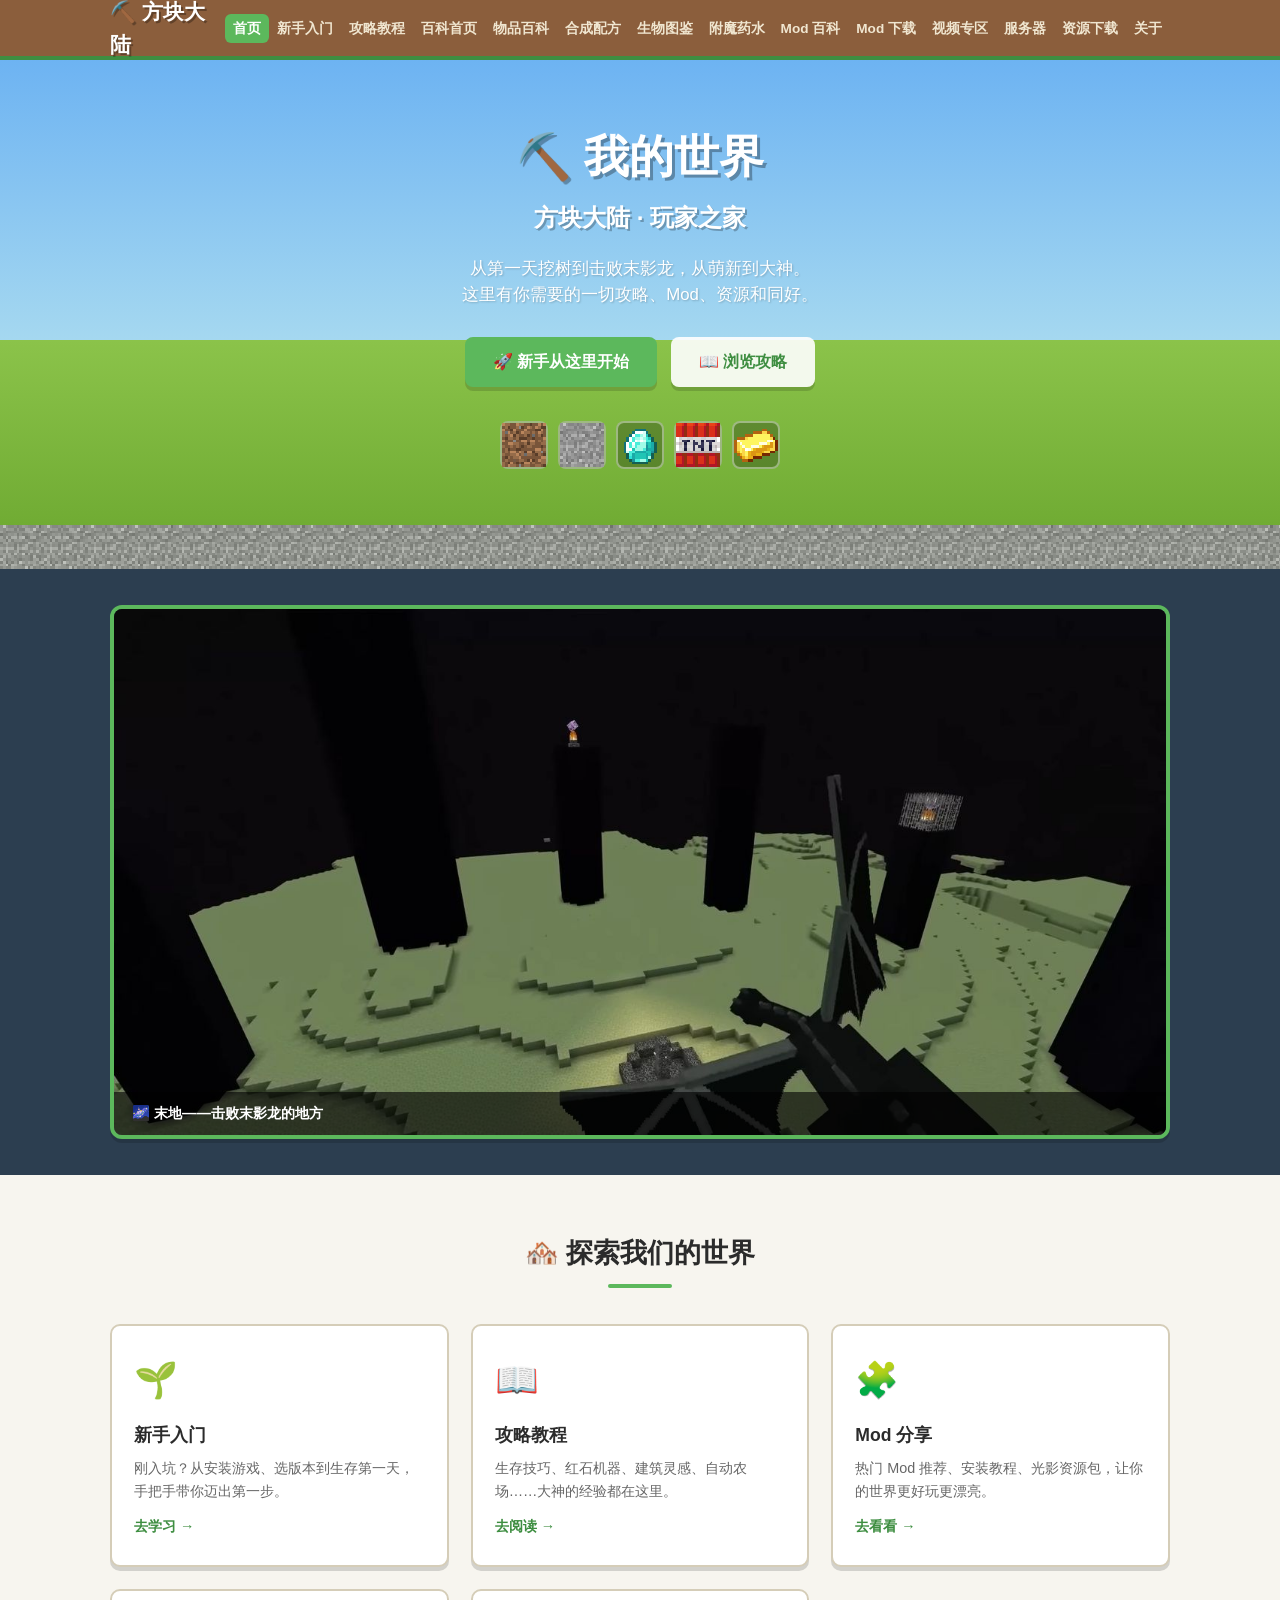
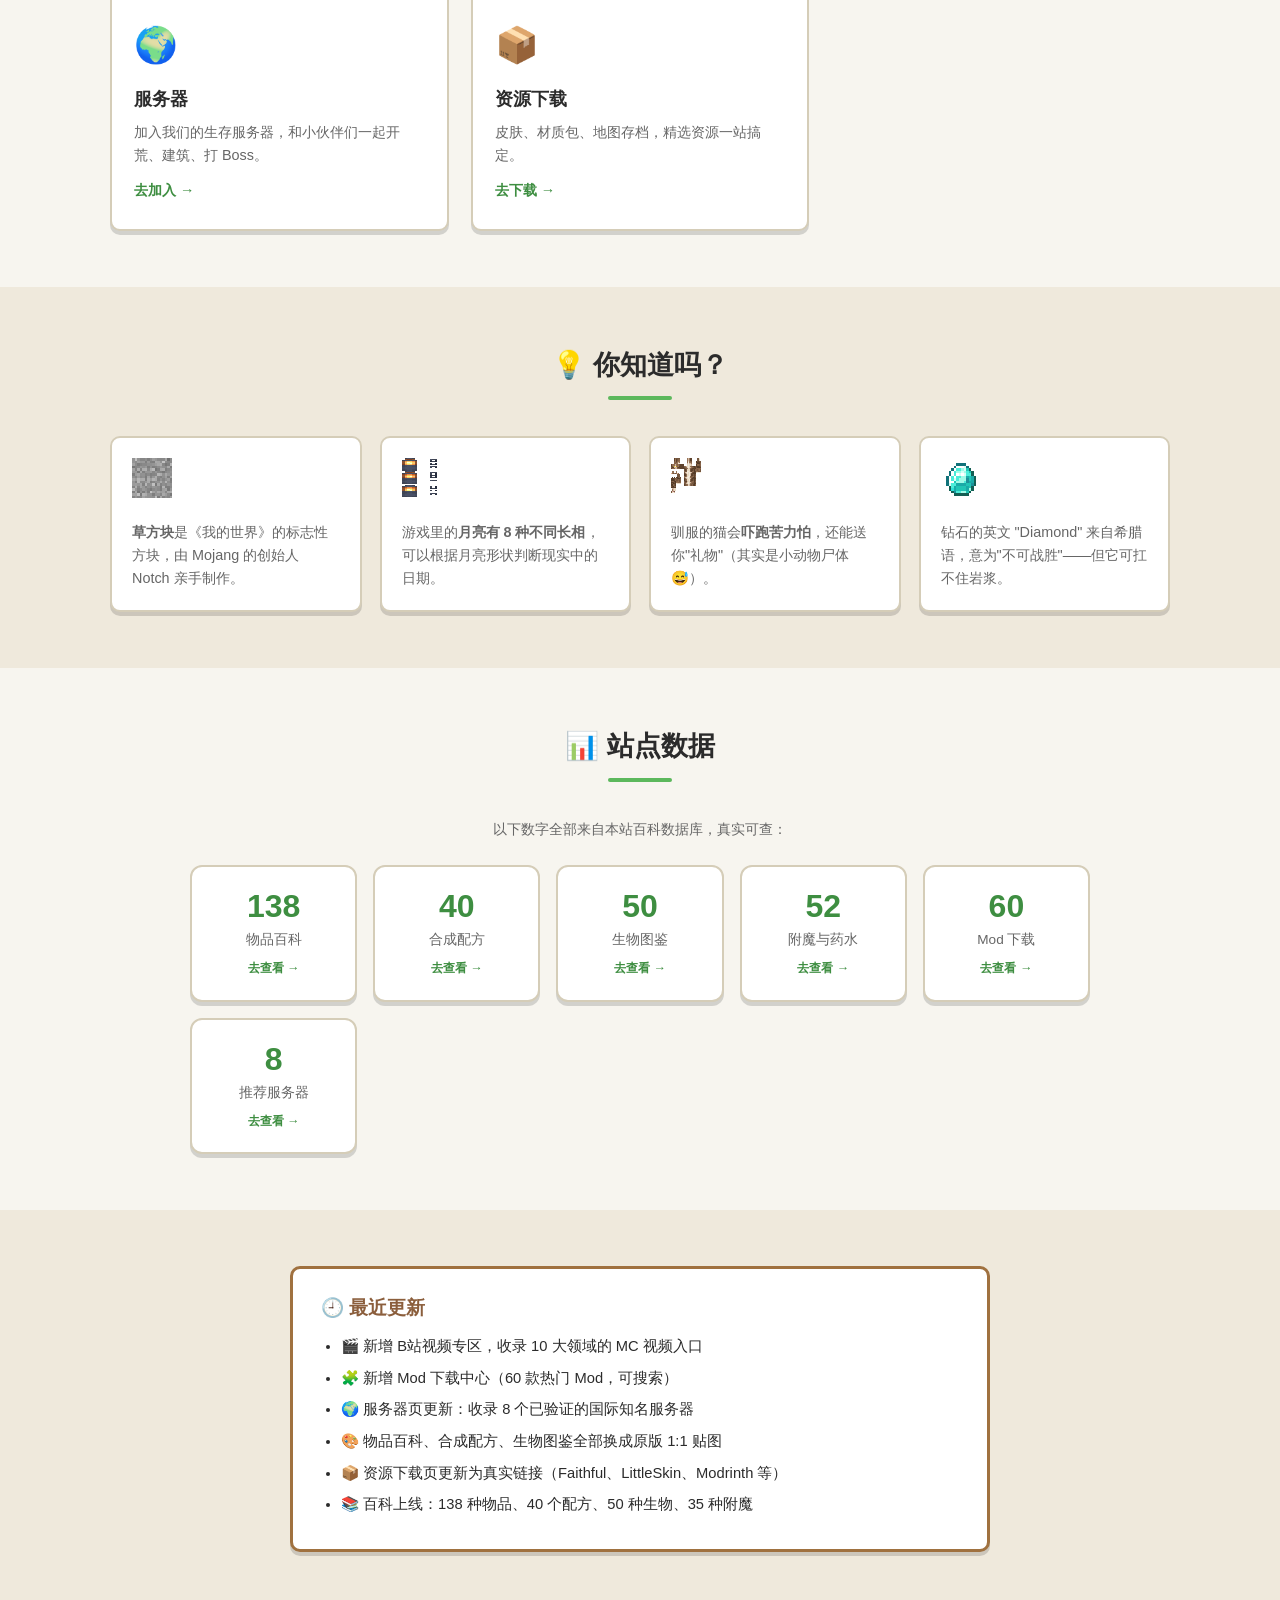
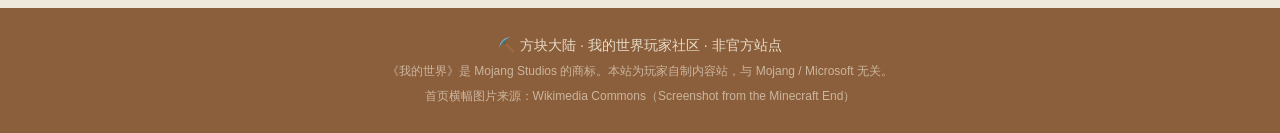
==== commit 06141607: "add about page + nav" ====
--- a/index.html
+++ b/index.html
@@ -26,6 +26,7 @@
                 <li><a href="videos.html">视频专区</a></li>
                 <li><a href="server.html">服务器</a></li>
                 <li><a href="downloads.html">资源下载</a></li>
+                <li><a href="about.html">关于</a></li>
             </ul>
         </div>
     </nav>
--- a/style.css
+++ b/style.css
@@ -98,13 +98,28 @@
 
 /* ---------- Hero ---------- */
 .hero {
-    background: linear-gradient(180deg, #4a90d9 0%, #7ec8e3 100%);
-    padding: 70px 0 90px;
+    background: linear-gradient(180deg, #6db3f2 0%, #a5d8f0 55%, #8bc34a 55%, #6aa62e 100%);
+    padding: 70px 0 100px;
     text-align: center;
     color: #fff;
     position: relative;
     overflow: hidden;
 }
+
+/* 地面：真实草方块贴图平铺 */
+.hero::after {
+    content: '';
+    position: absolute;
+    left: 0; right: 0; bottom: 0;
+    height: 44px;
+    background-image: url('images/block_grass_block_top.png');
+    background-repeat: repeat-x;
+    background-size: 44px 44px;
+    image-rendering: pixelated;
+    opacity: 0.95;
+}
+
+.hero .container { position: relative; z-index: 1; }
 
 .hero h1 {
     font-size: 2.8rem;
@@ -172,16 +187,21 @@
 }
 
 .block {
+    width: 48px;
+    height: 48px;
+    display: flex;
+    align-items: center;
+    justify-content: center;
+    background: rgba(0,0,0,0.25);
+    border: 2px solid rgba(255,255,255,0.4);
+    border-radius: 8px;
+    animation: floaty 3s ease-in-out infinite;
+}
+
+.block img {
     width: 44px;
     height: 44px;
-    display: flex;
-    align-items: center;
-    justify-content: center;
-    font-size: 1.6rem;
-    background: rgba(0,0,0,0.18);
-    border: 2px solid rgba(255,255,255,0.35);
-    border-radius: 8px;
-    animation: floaty 3s ease-in-out infinite;
+    image-rendering: pixelated;
 }
 
 .block:nth-child(2) { animation-delay: 0.4s; }
@@ -261,6 +281,7 @@
 }
 
 .fact-emoji { font-size: 1.8rem; display: block; margin-bottom: 10px; }
+.fact-emoji img { width: 40px; height: 40px; image-rendering: pixelated; }
 .fact-card p { font-size: 0.9rem; color: var(--mc-text-dim); line-height: 1.6; }
 
 /* ---------- 公告栏 ---------- */
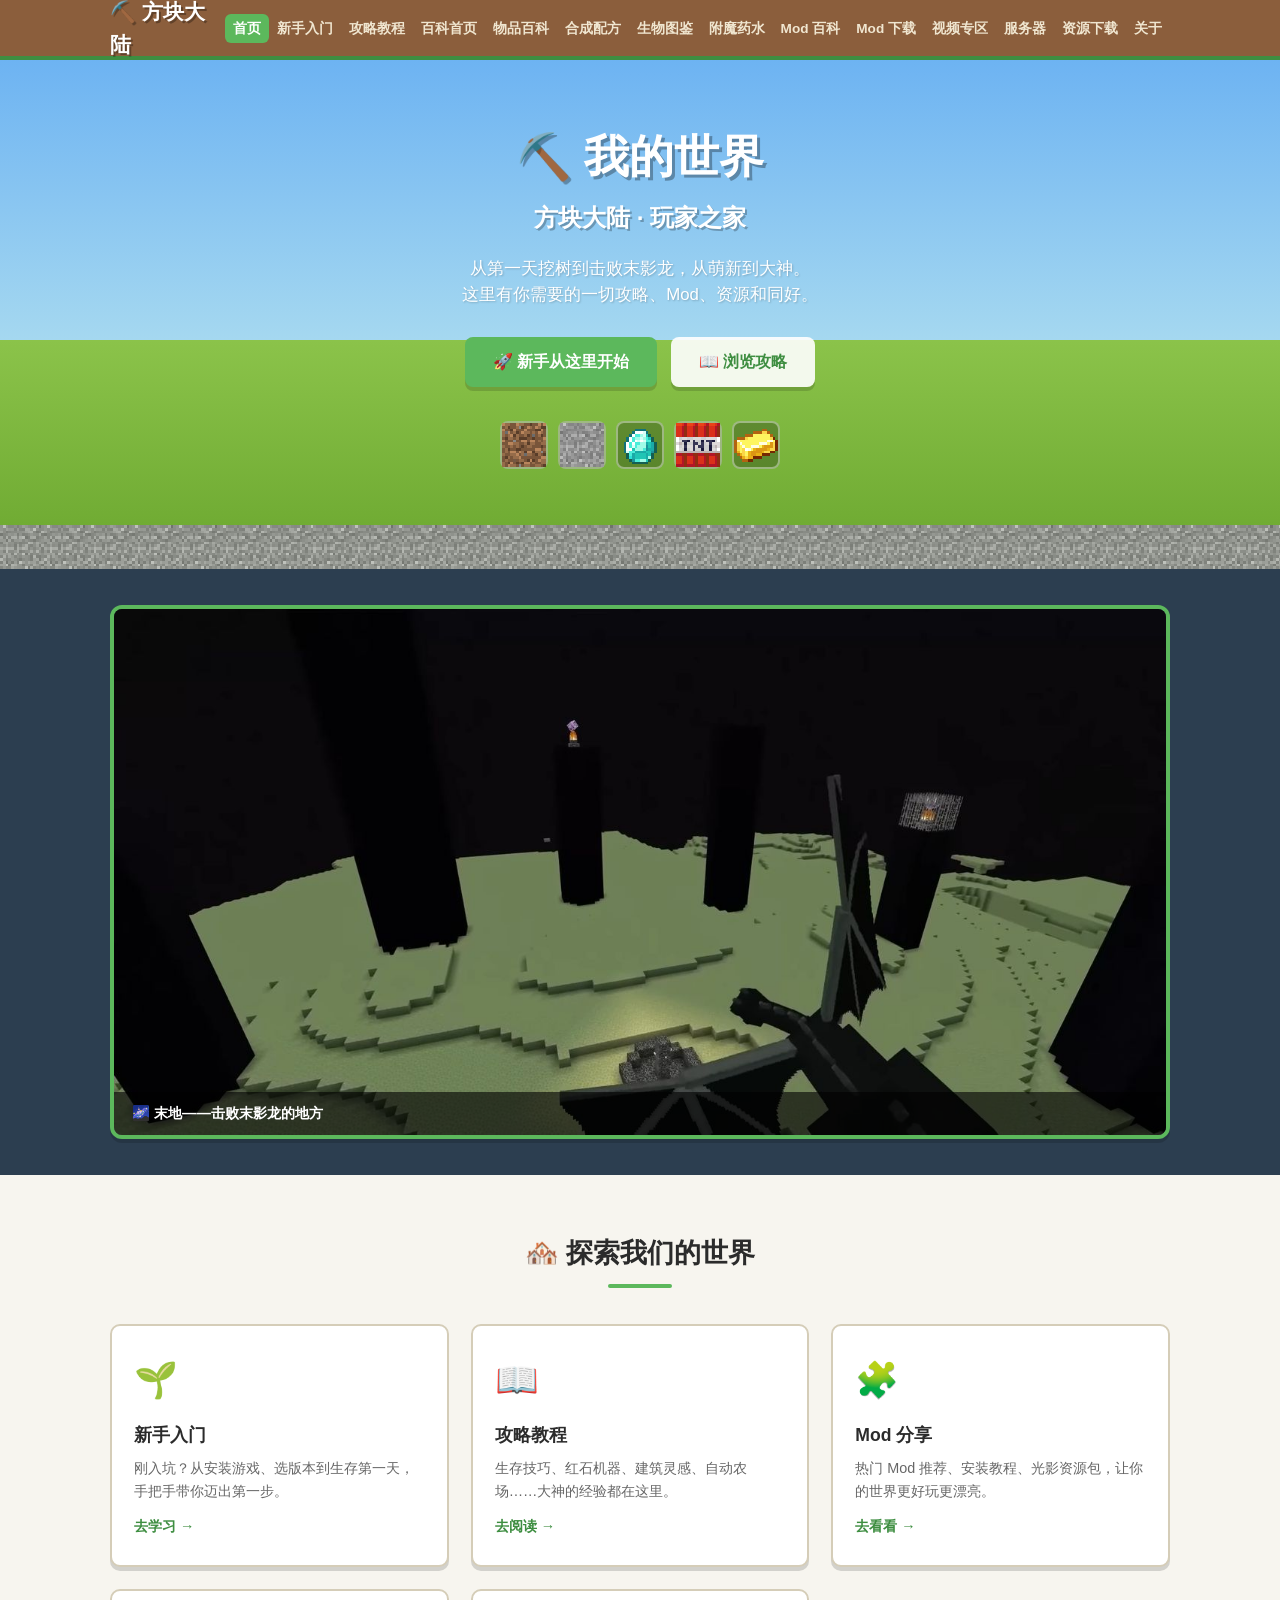
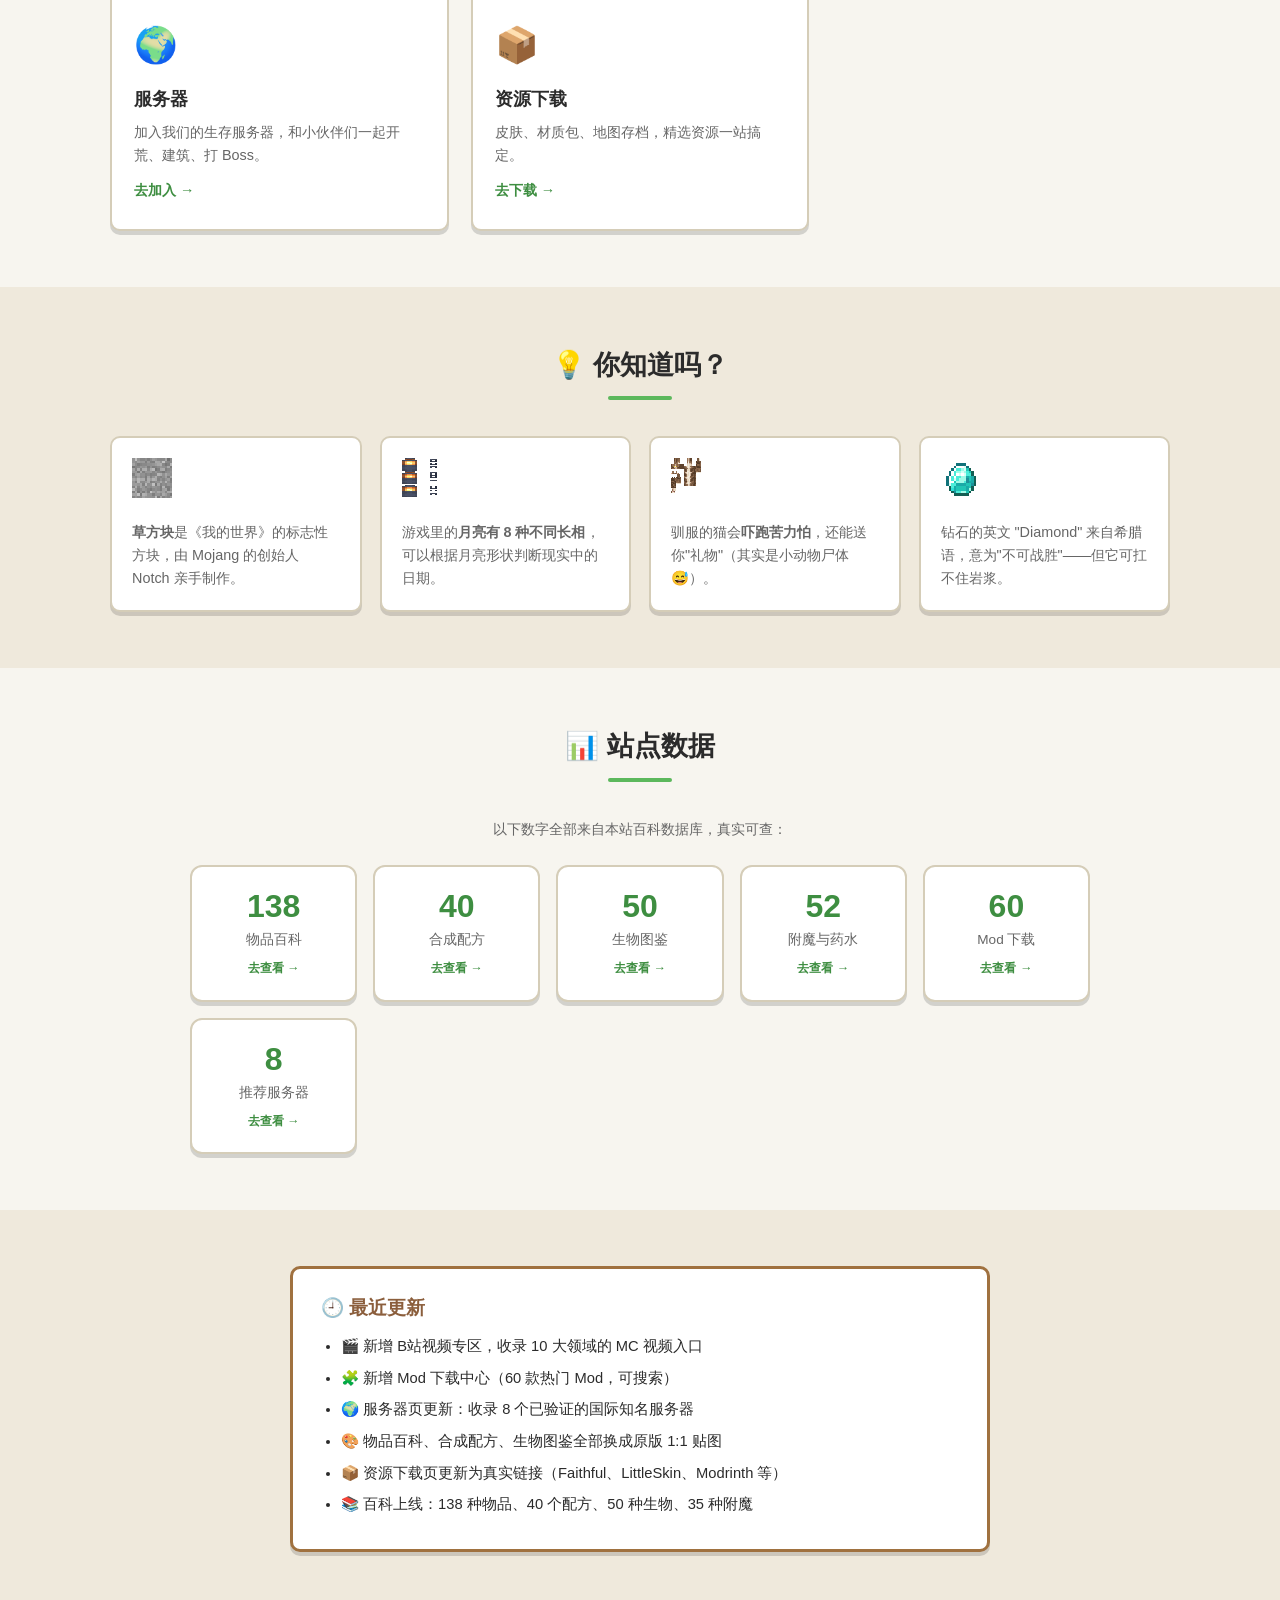
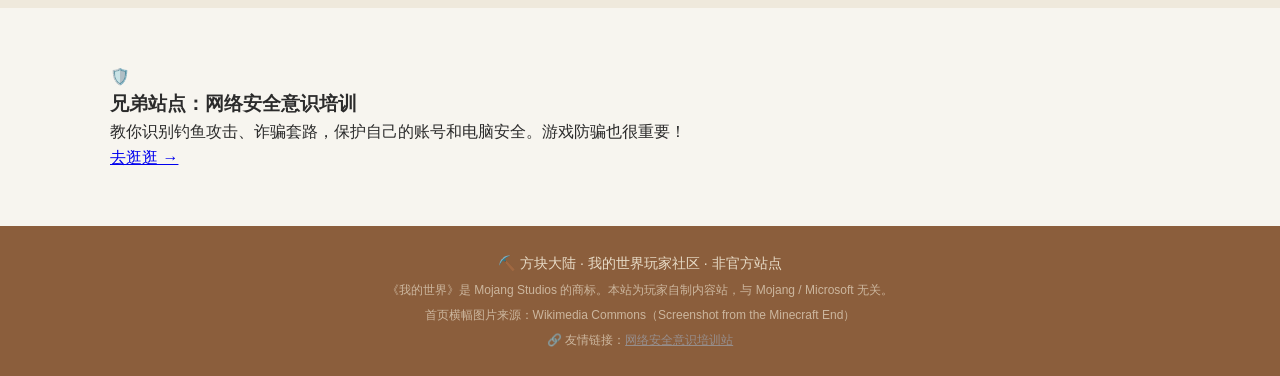
==== commit bc64ea05: "add sibling link" ====
--- a/index.html
+++ b/index.html
@@ -168,11 +168,26 @@
         </div>
     </section>
 
+    <!-- 友情链接：兄弟站点 -->
+    <section class="section">
+        <div class="container">
+            <div class="sibling-link">
+                <div class="sib-icon">🛡️</div>
+                <div class="sib-info">
+                    <h3>兄弟站点：网络安全意识培训</h3>
+                    <p>教你识别钓鱼攻击、诈骗套路，保护自己的账号和电脑安全。游戏防骗也很重要！</p>
+                </div>
+                <a class="sib-btn" href="https://jimmylrb.github.io/lrb/" target="_blank" rel="noopener">去逛逛 →</a>
+            </div>
+        </div>
+    </section>
+
     <footer class="footer">
         <div class="container">
             <p>⛏️ 方块大陆 · 我的世界玩家社区 · 非官方站点</p>
             <p class="footer-note">《我的世界》是 Mojang Studios 的商标。本站为玩家自制内容站，与 Mojang / Microsoft 无关。</p>
             <p class="footer-note">首页横幅图片来源：Wikimedia Commons（Screenshot from the Minecraft End）</p>
+            <p class="footer-note">🔗 友情链接：<a href="https://jimmylrb.github.io/lrb/" style="color:#9ca3af;">网络安全意识培训站</a></p>
         </div>
     </footer>
 
